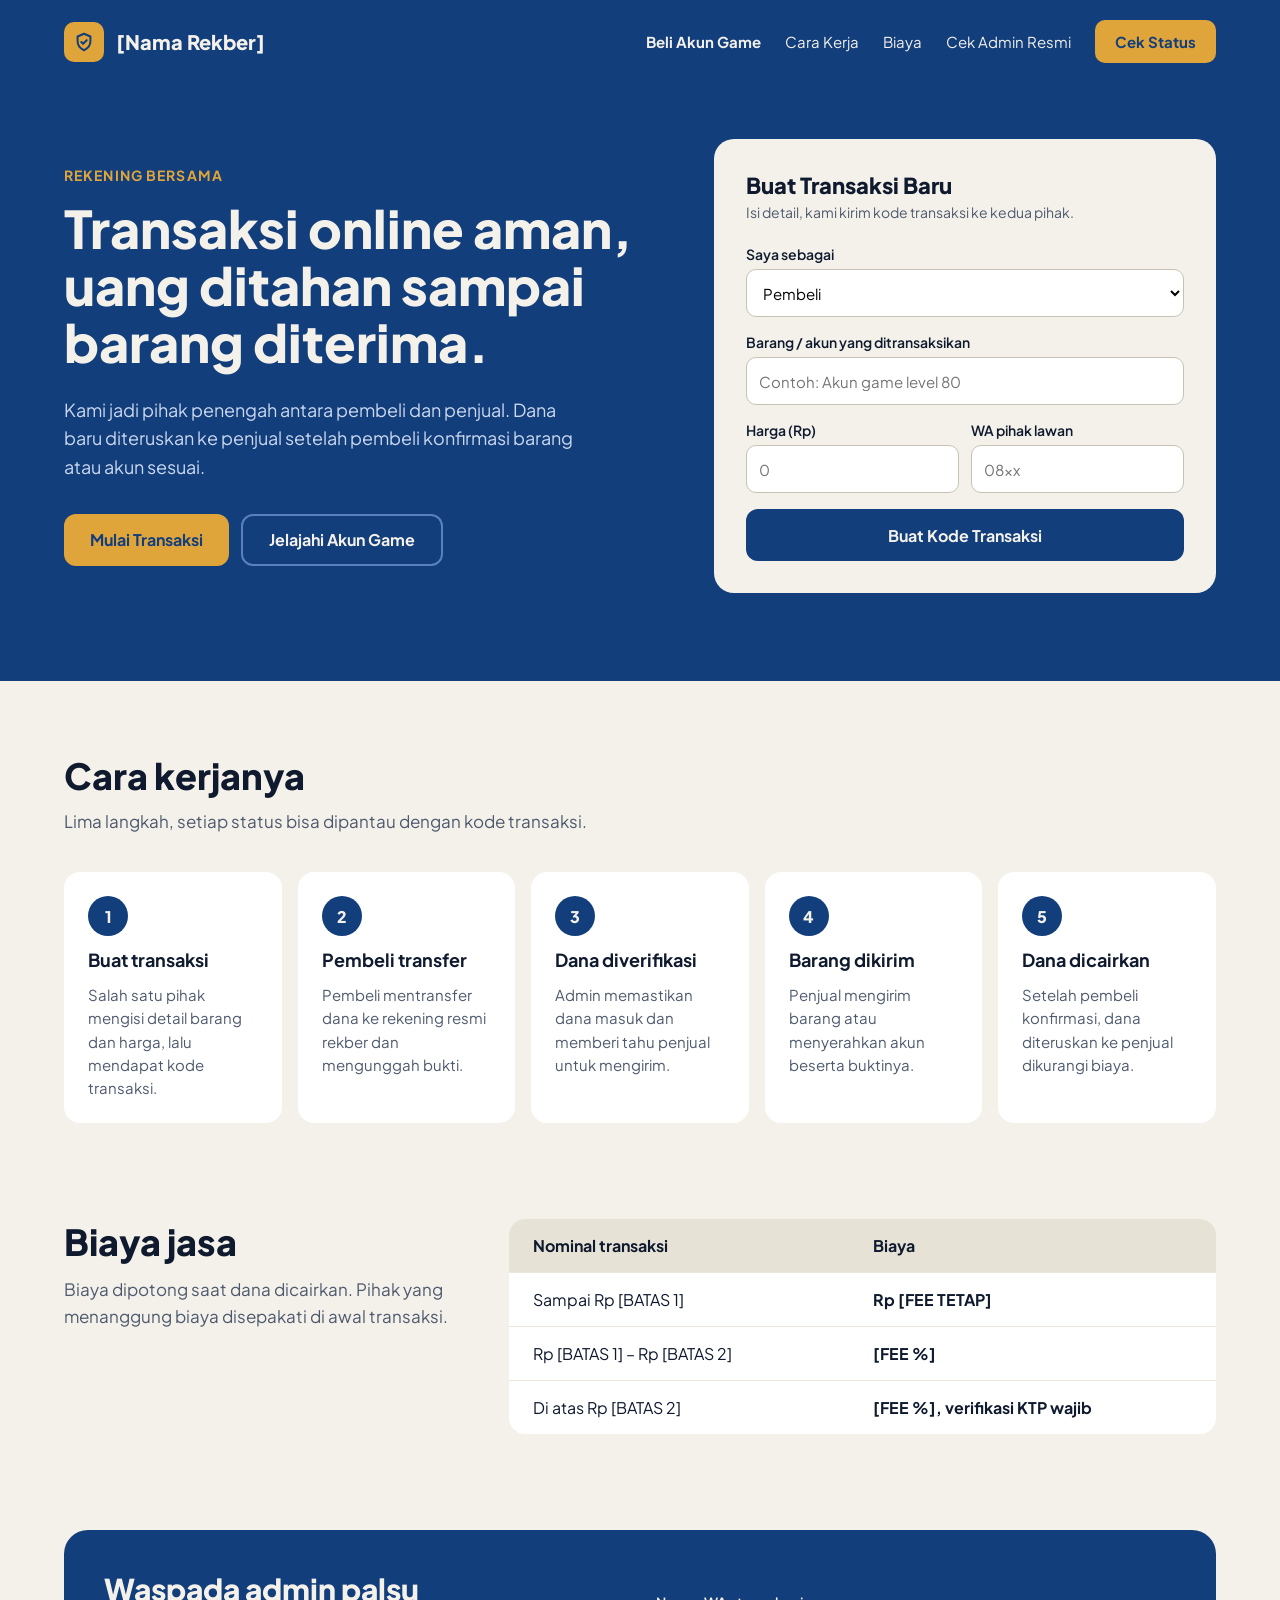
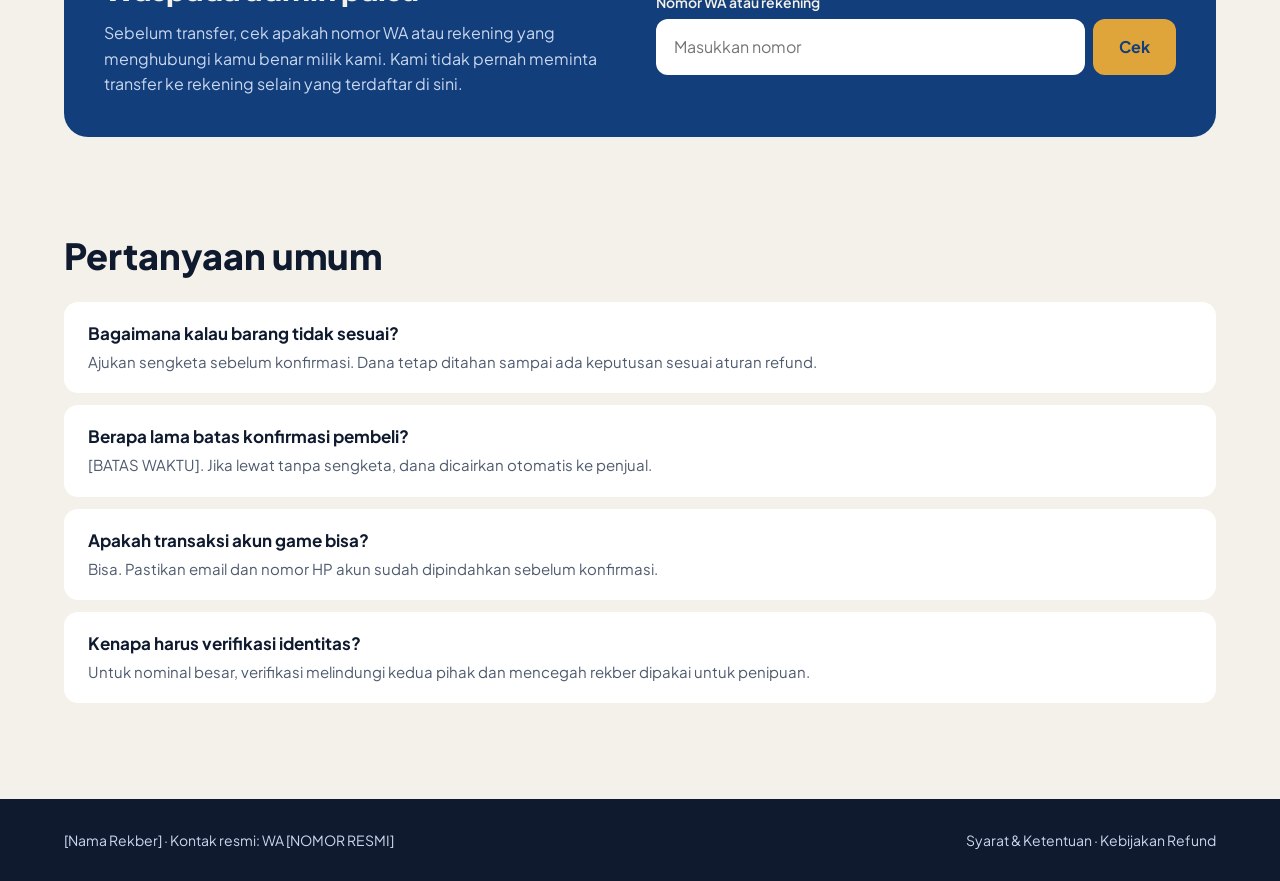
==== index.html @ 7d7b95cb "Rekber" ====
<!doctype html>
<html lang="id">
<head>
<meta charset="utf-8">
<meta name="viewport" content="width=device-width, initial-scale=1">
<title>[Nama Rekber] – Rekening Bersama &amp; Marketplace Akun Game</title>
<meta name="description" content="Jasa rekening bersama (rekber) untuk transaksi online yang aman, plus marketplace akun game yang dilindungi rekber.">
<link rel="preconnect" href="https://fonts.googleapis.com">
<link rel="stylesheet" href="https://fonts.googleapis.com/css2?family=Plus+Jakarta+Sans:wght@400;500;600;700;800&display=swap">
<link rel="stylesheet" href="style.css">
</head>
<body>

<header class="site-header">
  <div class="wrap topbar">
    <a class="brand" href="index.html">
      <span class="brand-mark"><svg aria-hidden="true" width="22" height="22" viewBox="0 0 24 24" fill="none" stroke="#123E7C" stroke-width="2.2" stroke-linecap="round" stroke-linejoin="round"><path d="M12 3l7 3v5c0 5-3.5 8.5-7 10-3.5-1.5-7-5-7-10V6l7-3z"/><path d="M9 12l2 2 4-4"/></svg></span>
      [Nama Rekber]
    </a>
    <nav class="nav" aria-label="Menu utama">
      <a href="marketplace.html" style="font-weight:700">Beli Akun Game</a>
      <a href="#alur">Cara Kerja</a>
      <a href="#biaya">Biaya</a>
      <a href="#verifikasi">Cek Admin Resmi</a>
      <a class="pill" href="cek-status.html">Cek Status</a>
    </nav>
  </div>

  <div class="wrap hero">
    <div class="hero-text">
      <p class="eyebrow">Rekening Bersama</p>
      <h1>Transaksi online aman, uang ditahan sampai barang diterima.</h1>
      <p class="on-primary-muted" style="margin:24px 0 0;font-size:18px;line-height:1.6;max-width:520px">Kami jadi pihak penengah antara pembeli dan penjual. Dana baru diteruskan ke penjual setelah pembeli konfirmasi barang atau akun sesuai.</p>
      <div style="display:flex;flex-wrap:wrap;gap:12px;margin-top:32px">
        <a class="btn btn-accent" href="#mulai">Mulai Transaksi</a>
        <a class="btn btn-ghost" href="marketplace.html">Jelajahi Akun Game</a>
      </div>
    </div>

    <form id="mulai" class="hero-form" onsubmit="event.preventDefault();alert('Mockup: di versi asli, kode transaksi dikirim ke kedua pihak.');">
      <h2 style="font-size:22px;font-weight:800;margin-bottom:4px">Buat Transaksi Baru</h2>
      <p class="muted" style="margin:0 0 24px;font-size:14px">Isi detail, kami kirim kode transaksi ke kedua pihak.</p>
      <div style="display:flex;flex-direction:column;gap:16px">
        <div class="field">
          <label for="peran">Saya sebagai</label>
          <select id="peran" class="input"><option>Pembeli</option><option>Penjual</option></select>
        </div>
        <div class="field">
          <label for="barang">Barang / akun yang ditransaksikan</label>
          <input id="barang" class="input" type="text" placeholder="Contoh: Akun game level 80">
        </div>
        <div style="display:flex;flex-wrap:wrap;gap:12px">
          <div class="field" style="flex:1 1 140px">
            <label for="harga">Harga (Rp)</label>
            <input id="harga" class="input" type="text" inputmode="numeric" placeholder="0">
          </div>
          <div class="field" style="flex:1 1 140px">
            <label for="wa">WA pihak lawan</label>
            <input id="wa" class="input" type="tel" placeholder="08xx">
          </div>
        </div>
        <button class="btn btn-primary" type="submit">Buat Kode Transaksi</button>
      </div>
    </form>
  </div>
</header>

<main>
  <section id="alur" class="wrap section">
    <h2 class="title">Cara kerjanya</h2>
    <p class="muted" style="margin:12px 0 0;font-size:17px">Lima langkah, setiap status bisa dipantau dengan kode transaksi.</p>
    <div class="steps">
      <div class="step"><span class="step-num">1</span><h3 style="font-size:18px">Buat transaksi</h3><p class="muted" style="margin:0;font-size:15px;line-height:1.55">Salah satu pihak mengisi detail barang dan harga, lalu mendapat kode transaksi.</p></div>
      <div class="step"><span class="step-num">2</span><h3 style="font-size:18px">Pembeli transfer</h3><p class="muted" style="margin:0;font-size:15px;line-height:1.55">Pembeli mentransfer dana ke rekening resmi rekber dan mengunggah bukti.</p></div>
      <div class="step"><span class="step-num">3</span><h3 style="font-size:18px">Dana diverifikasi</h3><p class="muted" style="margin:0;font-size:15px;line-height:1.55">Admin memastikan dana masuk dan memberi tahu penjual untuk mengirim.</p></div>
      <div class="step"><span class="step-num">4</span><h3 style="font-size:18px">Barang dikirim</h3><p class="muted" style="margin:0;font-size:15px;line-height:1.55">Penjual mengirim barang atau menyerahkan akun beserta buktinya.</p></div>
      <div class="step"><span class="step-num">5</span><h3 style="font-size:18px">Dana dicairkan</h3><p class="muted" style="margin:0;font-size:15px;line-height:1.55">Setelah pembeli konfirmasi, dana diteruskan ke penjual dikurangi biaya.</p></div>
    </div>
  </section>

  <section id="biaya" class="wrap section">
    <div style="display:flex;flex-wrap:wrap;gap:32px;align-items:flex-start">
      <div style="flex:1 1 320px;min-width:0">
        <h2 class="title">Biaya jasa</h2>
        <p class="muted" style="margin:12px 0 0;font-size:17px;line-height:1.6">Biaya dipotong saat dana dicairkan. Pihak yang menanggung biaya disepakati di awal transaksi.</p>
      </div>
      <div class="table-box" style="flex:2 1 520px;min-width:0">
        <table>
          <thead><tr><th>Nominal transaksi</th><th>Biaya</th></tr></thead>
          <tbody>
            <tr><td>Sampai Rp [BATAS 1]</td><td><strong>Rp [FEE TETAP]</strong></td></tr>
            <tr><td>Rp [BATAS 1] – Rp [BATAS 2]</td><td><strong>[FEE %]</strong></td></tr>
            <tr><td>Di atas Rp [BATAS 2]</td><td><strong>[FEE %], verifikasi KTP wajib</strong></td></tr>
          </tbody>
        </table>
      </div>
    </div>
  </section>

  <section id="verifikasi" class="wrap section">
    <div class="band">
      <div style="flex:1 1 360px;min-width:0">
        <h2 style="font-size:30px;font-weight:800">Waspada admin palsu</h2>
        <p class="on-primary-muted" style="margin:12px 0 0;font-size:16px;line-height:1.6">Sebelum transfer, cek apakah nomor WA atau rekening yang menghubungi kamu benar milik kami. Kami tidak pernah meminta transfer ke rekening selain yang terdaftar di sini.</p>
      </div>
      <form style="flex:1 1 360px;min-width:0;display:flex;flex-direction:column;gap:8px" onsubmit="event.preventDefault();alert('Mockup: di versi asli, nomor dicocokkan dengan daftar admin resmi.');">
        <label for="cekadmin" style="font-size:14px;font-weight:600">Nomor WA atau rekening</label>
        <div style="display:flex;flex-wrap:wrap;gap:8px">
          <input id="cekadmin" class="input input-lg" style="flex:1 1 200px;width:auto" type="text" placeholder="Masukkan nomor">
          <button class="btn btn-accent" type="submit">Cek</button>
        </div>
      </form>
    </div>
  </section>

  <section class="wrap section">
    <h2 class="title" style="margin-bottom:24px">Pertanyaan umum</h2>
    <div style="display:flex;flex-direction:column;gap:12px">
      <div class="faq"><h3 style="font-size:17px;margin-bottom:6px">Bagaimana kalau barang tidak sesuai?</h3><p class="muted" style="margin:0;font-size:15px;line-height:1.55">Ajukan sengketa sebelum konfirmasi. Dana tetap ditahan sampai ada keputusan sesuai aturan refund.</p></div>
      <div class="faq"><h3 style="font-size:17px;margin-bottom:6px">Berapa lama batas konfirmasi pembeli?</h3><p class="muted" style="margin:0;font-size:15px;line-height:1.55">[BATAS WAKTU]. Jika lewat tanpa sengketa, dana dicairkan otomatis ke penjual.</p></div>
      <div class="faq"><h3 style="font-size:17px;margin-bottom:6px">Apakah transaksi akun game bisa?</h3><p class="muted" style="margin:0;font-size:15px;line-height:1.55">Bisa. Pastikan email dan nomor HP akun sudah dipindahkan sebelum konfirmasi.</p></div>
      <div class="faq"><h3 style="font-size:17px;margin-bottom:6px">Kenapa harus verifikasi identitas?</h3><p class="muted" style="margin:0;font-size:15px;line-height:1.55">Untuk nominal besar, verifikasi melindungi kedua pihak dan mencegah rekber dipakai untuk penipuan.</p></div>
    </div>
  </section>
</main>

<footer class="footer">
  <div class="wrap">
    <span>[Nama Rekber] · Kontak resmi: WA [NOMOR RESMI]</span>
    <span>Syarat &amp; Ketentuan · Kebijakan Refund</span>
  </div>
</footer>
</body>
</html>
---- style.css ----
:root{
  --primary:#123E7C;
  --accent:#E0A53A;
  --ground:#F4F1EA;
  --ink:#0F1A2E;
  --muted:#4E5A6E;
  --on-primary-muted:#CAD7EE;
  --line:#C8C2B4;
  --soft:#DCE4F2;
}
*{box-sizing:border-box}
html{scroll-behavior:smooth}
body{margin:0;font-family:'Plus Jakarta Sans',system-ui,sans-serif;color:var(--ink);background:var(--ground)}
a{color:var(--primary)}
a:hover{color:#B7791F}
img{max-width:100%}
.wrap{max-width:1200px;margin:0 auto;padding-left:24px;padding-right:24px}

/* Header */
.site-header{background:var(--primary);color:var(--ground)}
.topbar{display:flex;flex-wrap:wrap;align-items:center;justify-content:space-between;gap:16px;padding-top:20px;padding-bottom:20px}
.brand{display:flex;align-items:center;gap:12px;color:var(--ground);text-decoration:none;font-weight:800;font-size:20px}
.brand:hover{color:var(--ground)}
.brand-mark{width:40px;height:40px;border-radius:10px;background:var(--accent);display:flex;align-items:center;justify-content:center}
.nav{display:flex;flex-wrap:wrap;align-items:center;gap:24px;font-size:15px}
.nav a{color:var(--ground);text-decoration:none}
.nav a.active{color:var(--accent);font-weight:700}
.nav a.pill{color:var(--primary);background:var(--accent);padding:12px 20px;border-radius:10px;font-weight:700}
.on-primary-muted{color:var(--on-primary-muted)}

/* Buttons & inputs */
.btn{display:inline-flex;align-items:center;justify-content:center;min-height:52px;padding:0 26px;border-radius:12px;font-family:inherit;font-size:16px;font-weight:700;text-decoration:none;cursor:pointer;border:none}
.btn-accent{background:var(--accent);color:var(--primary)}
.btn-accent:hover{color:var(--primary);filter:brightness(1.05)}
.btn-primary{background:var(--primary);color:var(--ground)}
.btn-primary:hover{color:var(--ground)}
.btn-ghost{border:2px solid #5B80BE;color:var(--ground);background:transparent}
.btn-ghost:hover{color:var(--ground)}
.btn-outline{border:2px solid var(--primary);color:var(--primary);background:#fff}
.btn-danger{border:2px solid #B4432F;color:#8E2F1E;background:#fff}
.field{display:flex;flex-direction:column;gap:6px}
.field label{font-size:14px;font-weight:600}
.input{height:48px;border:1.5px solid var(--line);border-radius:10px;padding:0 12px;font-family:inherit;font-size:15px;background:#fff;width:100%}
.input-lg{height:56px;border:none;border-radius:12px;padding:0 18px;font-size:16px}
.sr-only{position:absolute;width:1px;height:1px;overflow:hidden;clip:rect(0 0 0 0);white-space:nowrap}

/* Cards */
.card{background:#fff;border-radius:20px;padding:28px}
.muted{color:var(--muted)}
h1,h2,h3{margin:0}
.section{padding-top:72px;padding-bottom:24px}
.section h2.title{font-size:36px;font-weight:800}

/* Landing */
.hero{display:flex;flex-wrap:wrap;gap:48px;align-items:center;padding-top:56px;padding-bottom:88px}
.hero-text{flex:1 1 480px;min-width:0}
.eyebrow{margin:0 0 16px;font-size:14px;font-weight:700;letter-spacing:.08em;text-transform:uppercase;color:var(--accent)}
.hero h1{font-size:52px;line-height:1.1;font-weight:800}
.hero-form{flex:1 1 380px;min-width:0;background:var(--ground);color:var(--ink);border-radius:20px;padding:32px}
.steps{display:grid;grid-template-columns:repeat(auto-fit,minmax(200px,1fr));gap:16px;margin-top:40px}
.step{background:#fff;border-radius:16px;padding:24px;display:flex;flex-direction:column;gap:12px}
.step-num{width:40px;height:40px;border-radius:50%;background:var(--primary);color:var(--ground);display:flex;align-items:center;justify-content:center;font-weight:800}
.table-box{background:#fff;border-radius:16px;overflow-x:auto}
table{width:100%;border-collapse:collapse;font-size:16px}
th{background:#E7E2D6;text-align:left;padding:16px 24px}
td{padding:16px 24px;border-top:1px solid #ECE7DC}
.band{background:var(--primary);color:var(--ground);border-radius:24px;padding:40px;display:flex;flex-wrap:wrap;gap:32px;align-items:center}
.faq{background:#fff;border-radius:14px;padding:20px 24px}
.footer{background:var(--ink);color:var(--on-primary-muted);margin-top:72px}
.footer .wrap{display:flex;flex-wrap:wrap;justify-content:space-between;gap:16px;padding-top:32px;padding-bottom:32px;font-size:14px}

/* Two-column layouts */
.cols{display:flex;flex-wrap:wrap;gap:24px;align-items:flex-start;padding-top:40px;padding-bottom:96px}
.col-main{flex:999 1 560px;min-width:0;display:flex;flex-direction:column;gap:20px}
.col-side{flex:1 1 330px;min-width:0;display:flex;flex-direction:column;gap:16px}

/* Status */
.badge{display:inline-block;padding:8px 16px;border-radius:999px;font-size:14px;font-weight:700}
.badge-wait{background:#FCEFD6;color:#7A4B00}
.summary{display:grid;grid-template-columns:repeat(auto-fit,minmax(160px,1fr));gap:16px;margin:28px 0;padding:20px;background:var(--ground);border-radius:14px}
.summary p{margin:0}
.summary .k{font-size:13px;color:var(--muted)}
.summary .v{margin-top:4px;font-size:16px;font-weight:700}
.timeline{list-style:none;margin:0;padding:0}
.tl{display:flex;gap:16px}
.tl-rail{display:flex;flex-direction:column;align-items:center}
.tl-dot{width:28px;height:28px;border-radius:50%;border:3px solid var(--line);background:#fff;display:flex;align-items:center;justify-content:center;flex-shrink:0}
.tl-line{width:3px;flex:1;min-height:28px;background:#DDD7CA}
.tl.done .tl-dot{background:var(--primary);border-color:var(--primary)}
.tl.done .tl-line{background:var(--primary)}
.tl.active .tl-dot{background:var(--accent);border-color:var(--accent)}
.tl-body{padding-bottom:24px}
.tl-body .t{margin:2px 0 0;font-size:16px;font-weight:500;color:#7A8582}
.tl.done .t,.tl.active .t{font-weight:700;color:var(--ink)}
.tl-body .d{margin:4px 0 0;font-size:14px;color:var(--muted)}
.upload{display:flex;flex-direction:column;align-items:center;gap:8px;border:2px dashed var(--line);border-radius:14px;padding:24px;font-weight:600;cursor:pointer;text-align:center}
.warn{background:#FCEFD6;border-radius:20px;padding:24px;font-size:14px;line-height:1.55;color:#5C3A00}

/* Marketplace */
.chips{display:flex;flex-wrap:wrap;gap:10px;margin-bottom:20px}
.chip{min-height:44px;padding:0 18px;border-radius:999px;font-family:inherit;font-size:14px;font-weight:700;cursor:pointer;border:1.5px solid var(--line);background:#fff;color:var(--ink)}
.chip[aria-pressed="true"]{border-color:var(--primary);background:var(--primary);color:#fff}
.grid{display:grid;grid-template-columns:repeat(auto-fill,minmax(260px,1fr));gap:20px}
.item{background:#fff;border-radius:16px;overflow:hidden;text-decoration:none;color:var(--ink);display:flex;flex-direction:column}
.item:hover{color:var(--ink);box-shadow:0 6px 20px rgba(18,62,124,.12)}
.item-img{height:150px;background:var(--soft);display:flex;flex-direction:column;align-items:center;justify-content:center;gap:6px;color:var(--primary);position:relative;font-size:13px;font-weight:600}
.tag{position:absolute;top:12px;left:12px;background:var(--primary);color:#fff;font-size:12px;font-weight:700;padding:5px 10px;border-radius:999px}
.tag-ok{left:auto;right:12px;background:#fff;color:#1B5E3B}
.item-body{padding:18px;display:flex;flex-direction:column;gap:8px;flex:1}
.item-body h2{font-size:17px;font-weight:700;line-height:1.35}
.item-body p{margin:0;font-size:14px;color:var(--muted)}
.item-foot{display:flex;justify-content:space-between;align-items:flex-end;margin-top:auto;padding-top:10px}
.price{font-size:20px;font-weight:800;color:var(--primary)}

/* Detail */
.gallery-main{height:340px;background:var(--soft);border-radius:14px;display:flex;flex-direction:column;align-items:center;justify-content:center;gap:8px;color:var(--primary);font-weight:600}
.thumbs{display:grid;grid-template-columns:repeat(4,minmax(0,1fr));gap:10px;margin-top:10px}
.thumbs div{height:72px;background:#E7ECF5;border-radius:10px}
.thumbs div:first-child{background:var(--soft);border:2px solid var(--primary)}
.specs{display:grid;grid-template-columns:repeat(auto-fit,minmax(180px,1fr));gap:16px}
.spec{background:var(--ground);border-radius:12px;padding:14px 16px}
.spec p{margin:0}
.checks{list-style:none;margin:0;padding:0;display:flex;flex-direction:column;gap:12px}
.checks li{display:flex;gap:12px;align-items:flex-start;line-height:1.5}

@media (max-width:640px){
  .hero h1{font-size:36px}
  .section h2.title{font-size:28px}
  .band{padding:28px}
  .card{padding:22px}
}
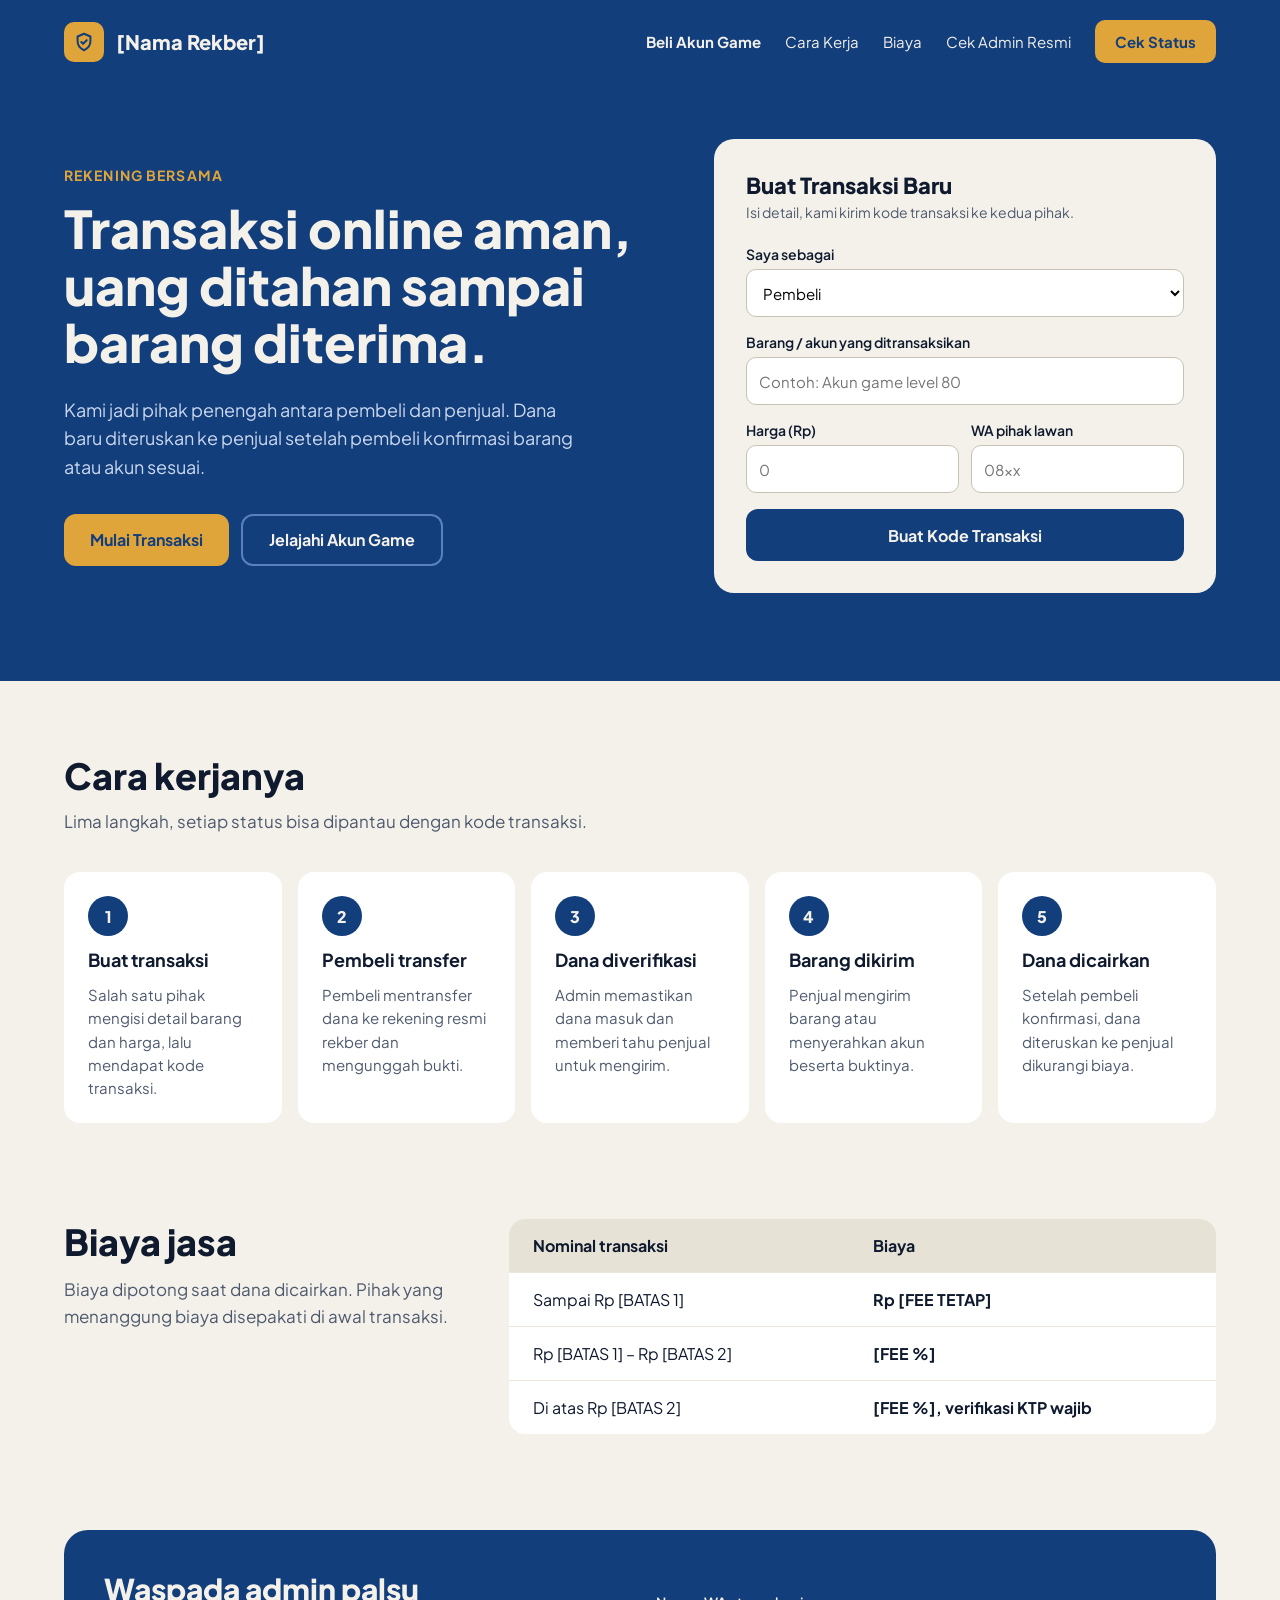
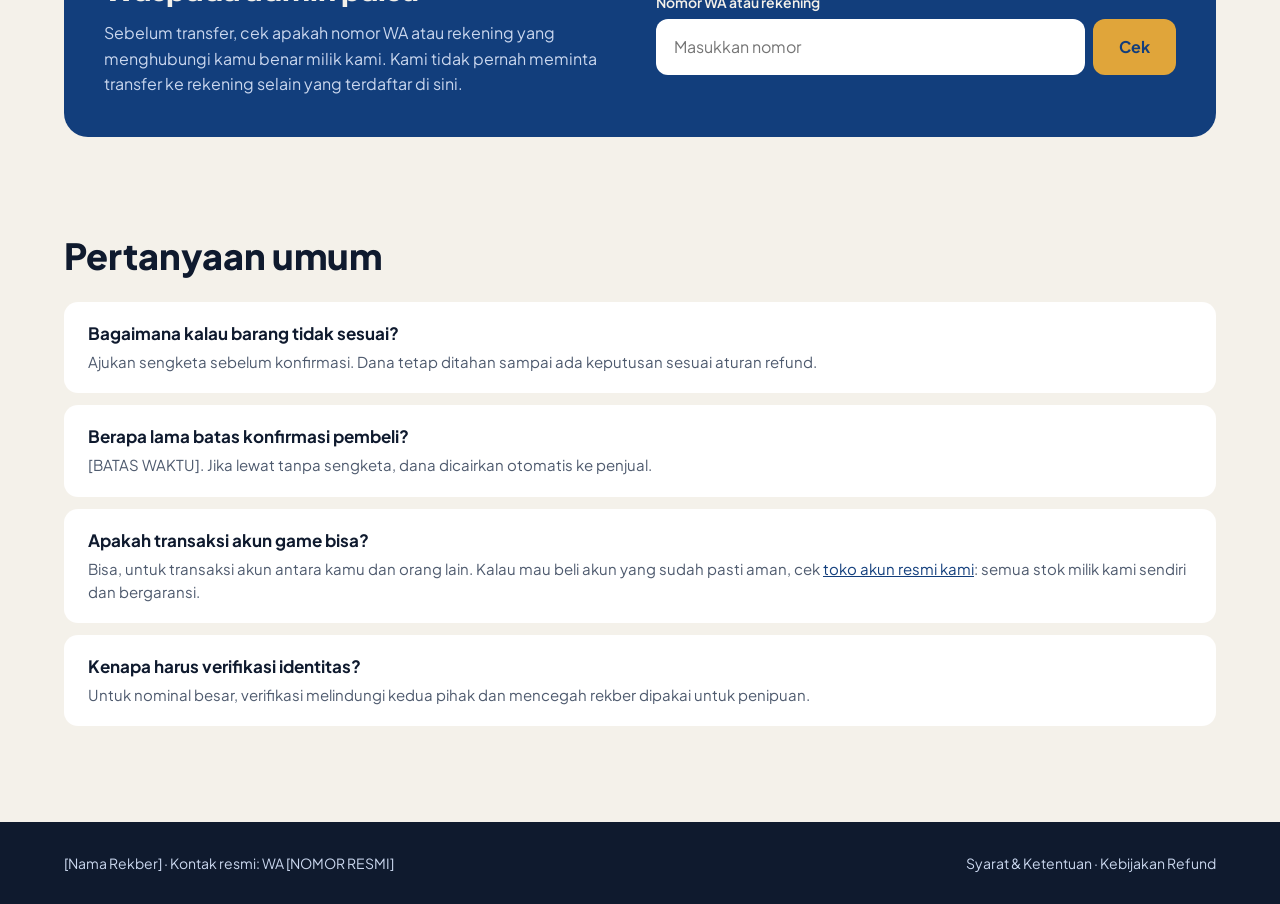
==== commit 346372ff: "V2" ====
--- a/index.html
+++ b/index.html
@@ -118,7 +118,7 @@
     <div style="display:flex;flex-direction:column;gap:12px">
       <div class="faq"><h3 style="font-size:17px;margin-bottom:6px">Bagaimana kalau barang tidak sesuai?</h3><p class="muted" style="margin:0;font-size:15px;line-height:1.55">Ajukan sengketa sebelum konfirmasi. Dana tetap ditahan sampai ada keputusan sesuai aturan refund.</p></div>
       <div class="faq"><h3 style="font-size:17px;margin-bottom:6px">Berapa lama batas konfirmasi pembeli?</h3><p class="muted" style="margin:0;font-size:15px;line-height:1.55">[BATAS WAKTU]. Jika lewat tanpa sengketa, dana dicairkan otomatis ke penjual.</p></div>
-      <div class="faq"><h3 style="font-size:17px;margin-bottom:6px">Apakah transaksi akun game bisa?</h3><p class="muted" style="margin:0;font-size:15px;line-height:1.55">Bisa. Pastikan email dan nomor HP akun sudah dipindahkan sebelum konfirmasi.</p></div>
+      <div class="faq"><h3 style="font-size:17px;margin-bottom:6px">Apakah transaksi akun game bisa?</h3><p class="muted" style="margin:0;font-size:15px;line-height:1.55">Bisa, untuk transaksi akun antara kamu dan orang lain. Kalau mau beli akun yang sudah pasti aman, cek <a href="marketplace.html">toko akun resmi kami</a>: semua stok milik kami sendiri dan bergaransi.</p></div>
       <div class="faq"><h3 style="font-size:17px;margin-bottom:6px">Kenapa harus verifikasi identitas?</h3><p class="muted" style="margin:0;font-size:15px;line-height:1.55">Untuk nominal besar, verifikasi melindungi kedua pihak dan mencegah rekber dipakai untuk penipuan.</p></div>
     </div>
   </section>
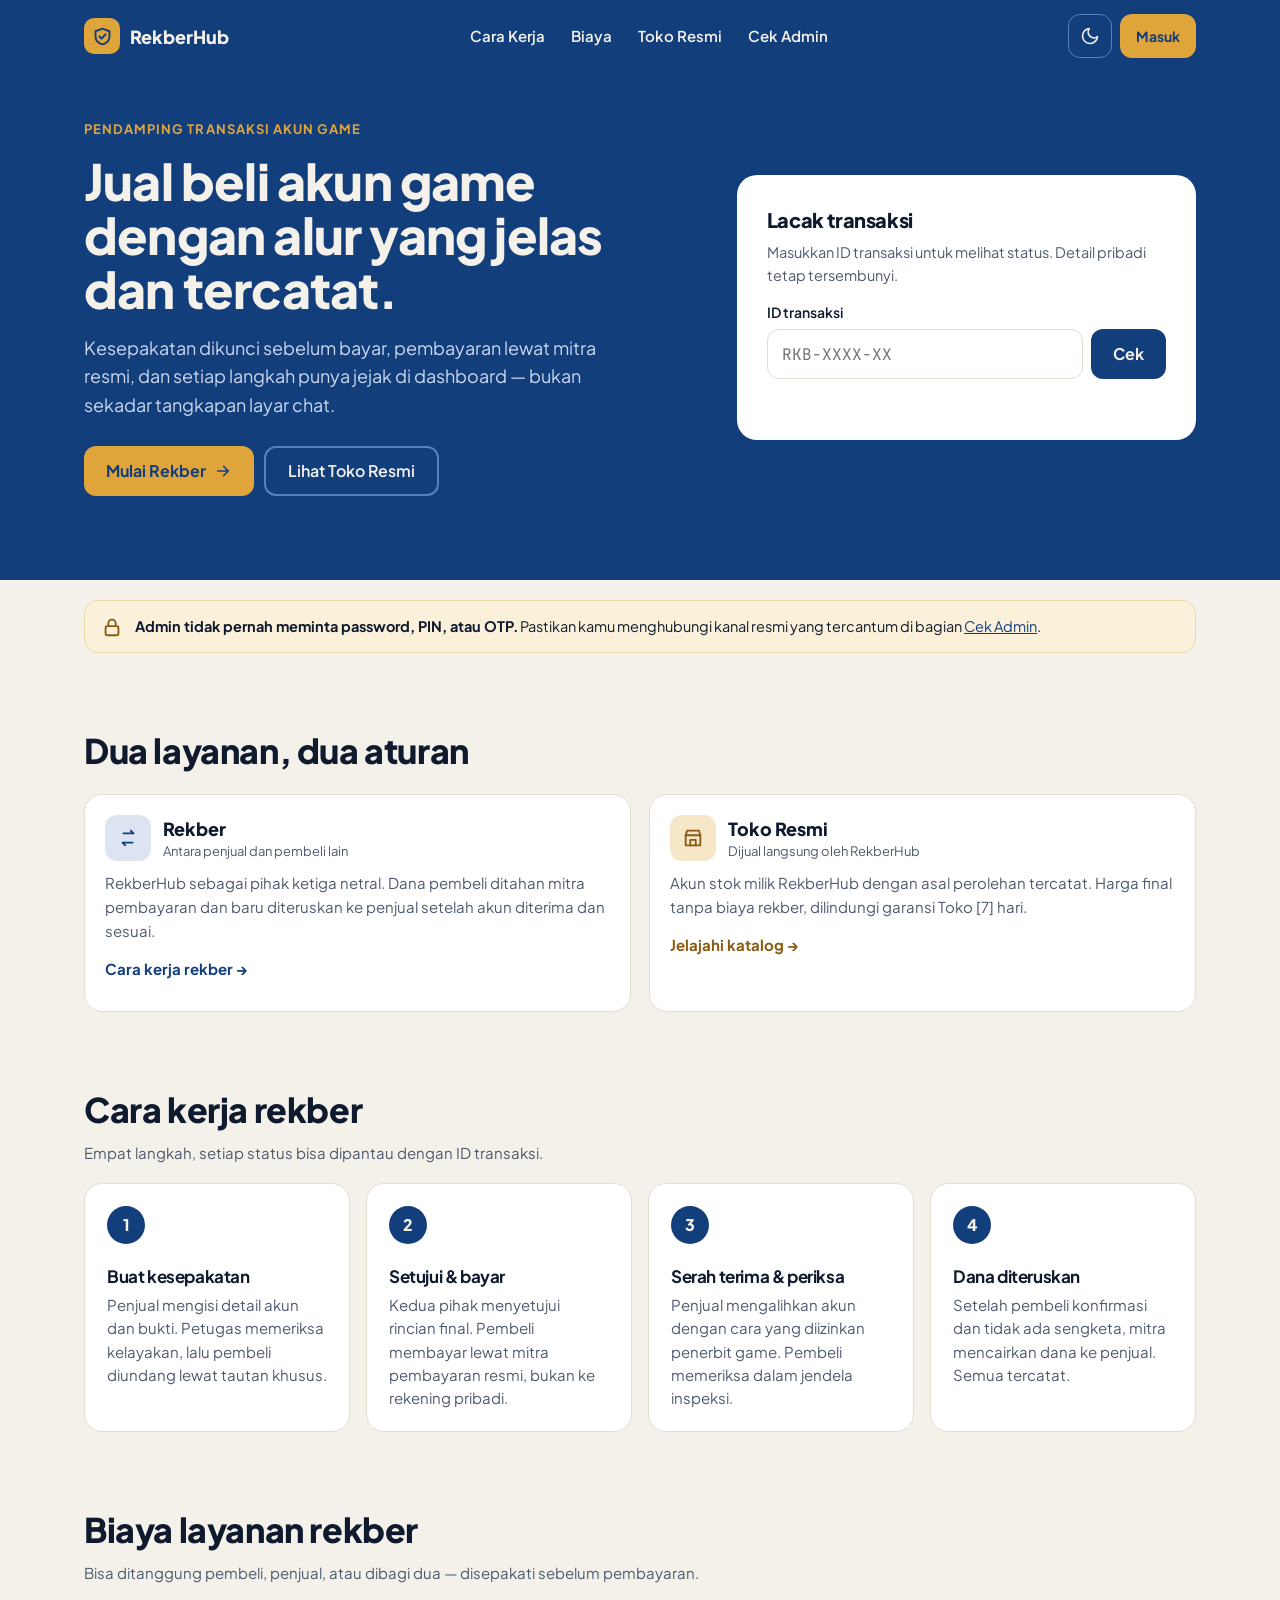
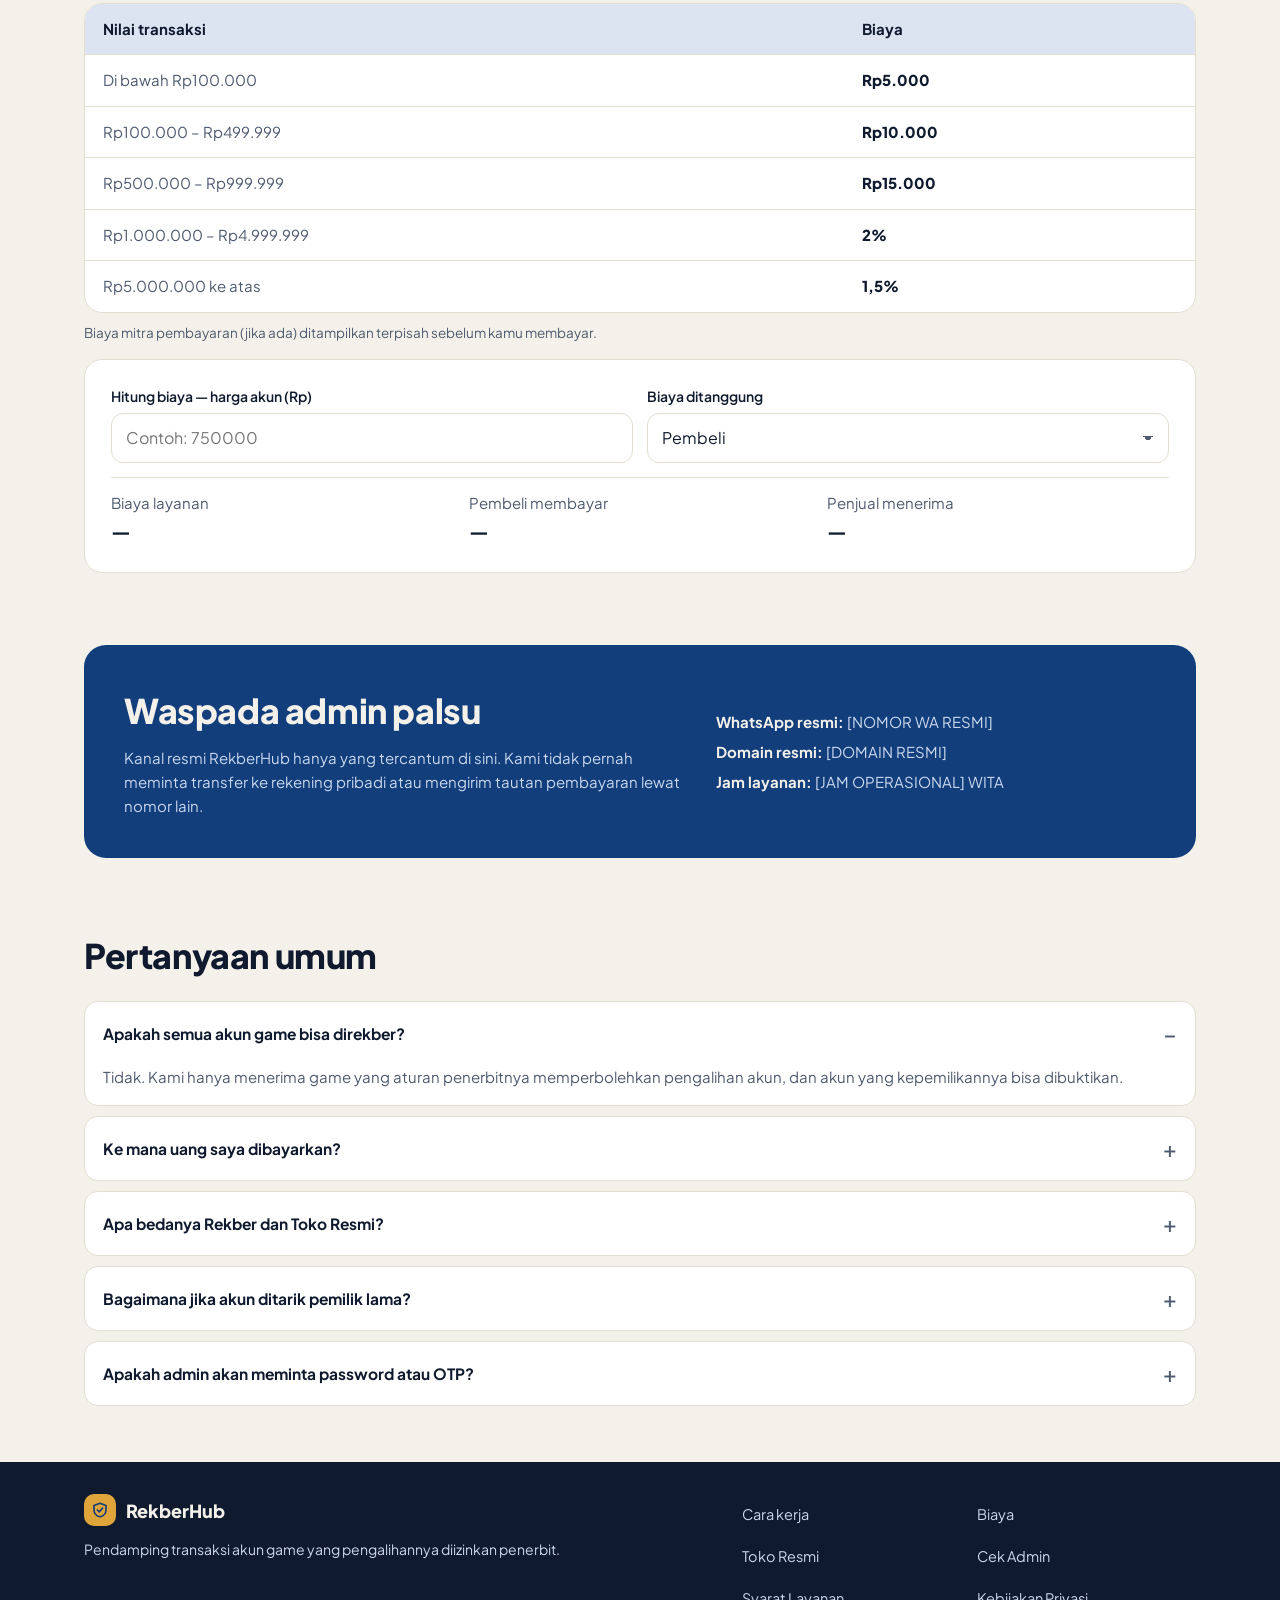
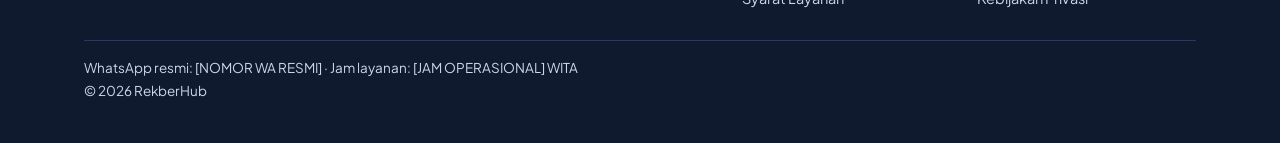
==== commit e09575a7: "rekber" ====
--- a/index.html
+++ b/index.html
@@ -3,132 +3,199 @@
 <head>
 <meta charset="utf-8">
 <meta name="viewport" content="width=device-width, initial-scale=1">
-<title>[Nama Rekber] – Rekening Bersama &amp; Marketplace Akun Game</title>
-<meta name="description" content="Jasa rekening bersama (rekber) untuk transaksi online yang aman, plus marketplace akun game yang dilindungi rekber.">
+<title>RekberHub — Pendamping Transaksi Akun Game</title>
+<meta name="description" content="RekberHub: kesepakatan dikunci sebelum bayar, pembayaran lewat mitra resmi, dan setiap langkah tercatat. Tersedia juga Toko Resmi dengan garansi.">
+<meta name="theme-color" content="#123E7C">
+<link rel="icon" href="/favicon.svg" type="image/svg+xml">
 <link rel="preconnect" href="https://fonts.googleapis.com">
-<link rel="stylesheet" href="https://fonts.googleapis.com/css2?family=Plus+Jakarta+Sans:wght@400;500;600;700;800&display=swap">
-<link rel="stylesheet" href="style.css">
+<link rel="preconnect" href="https://fonts.gstatic.com" crossorigin>
+<link href="https://fonts.googleapis.com/css2?family=Plus+Jakarta+Sans:wght@400;500;600;700;800&family=JetBrains+Mono:wght@500&display=swap" rel="stylesheet">
+<script>try{var t=localStorage.getItem('rh-theme');if(t)document.documentElement.setAttribute('data-theme',t);}catch(e){}</script>
+<link rel="stylesheet" href="/assets/style.css">
 </head>
 <body>
 
-<header class="site-header">
-  <div class="wrap topbar">
-    <a class="brand" href="index.html">
-      <span class="brand-mark"><svg aria-hidden="true" width="22" height="22" viewBox="0 0 24 24" fill="none" stroke="#123E7C" stroke-width="2.2" stroke-linecap="round" stroke-linejoin="round"><path d="M12 3l7 3v5c0 5-3.5 8.5-7 10-3.5-1.5-7-5-7-10V6l7-3z"/><path d="M9 12l2 2 4-4"/></svg></span>
-      [Nama Rekber]
+<div class="band">
+  <header class="wrap topbar">
+    <a class="brand" href="/">
+      <span class="brand-mark"><svg width="21" height="21" viewBox="0 0 24 24" fill="none" stroke="currentColor" stroke-width="2.2" stroke-linecap="round" stroke-linejoin="round" aria-hidden="true"><path d="M12 3l8 3v6c0 4.5-3.4 8.3-8 9-4.6-.7-8-4.5-8-9V6z"/><path d="M8.5 12l2.5 2.5 4.5-5"/></svg></span>
+      RekberHub
     </a>
     <nav class="nav" aria-label="Menu utama">
-      <a href="marketplace.html" style="font-weight:700">Beli Akun Game</a>
-      <a href="#alur">Cara Kerja</a>
-      <a href="#biaya">Biaya</a>
-      <a href="#verifikasi">Cek Admin Resmi</a>
-      <a class="pill" href="cek-status.html">Cek Status</a>
+      <a href="/#cara-kerja">Cara Kerja</a>
+      <a href="/#biaya">Biaya</a>
+      <a href="/toko">Toko Resmi</a>
+      <a href="/#cek-admin">Cek Admin</a>
     </nav>
-  </div>
+    <div class="top-actions">
+      <button class="icon-btn" type="button" data-theme-toggle aria-label="Ganti mode terang/gelap">
+        <svg class="i-moon" width="20" height="20" viewBox="0 0 24 24" fill="none" stroke="currentColor" stroke-width="2" stroke-linecap="round" stroke-linejoin="round" aria-hidden="true"><path d="M21 12.8A9 9 0 1 1 11.2 3a7 7 0 0 0 9.8 9.8z"/></svg>
+        <svg class="i-sun" width="20" height="20" viewBox="0 0 24 24" fill="none" stroke="currentColor" stroke-width="2" stroke-linecap="round" aria-hidden="true"><circle cx="12" cy="12" r="4"/><path d="M12 2v2M12 20v2M4.9 4.9l1.4 1.4M17.7 17.7l1.4 1.4M2 12h2M20 12h2M4.9 19.1l1.4-1.4M17.7 6.3l1.4-1.4"/></svg>
+      </button>
+      <a class="btn btn-gold btn-sm" href="[LINK_LOGIN]">Masuk</a>
+    </div>
+  </header>
 
   <div class="wrap hero">
-    <div class="hero-text">
-      <p class="eyebrow">Rekening Bersama</p>
-      <h1>Transaksi online aman, uang ditahan sampai barang diterima.</h1>
-      <p class="on-primary-muted" style="margin:24px 0 0;font-size:18px;line-height:1.6;max-width:520px">Kami jadi pihak penengah antara pembeli dan penjual. Dana baru diteruskan ke penjual setelah pembeli konfirmasi barang atau akun sesuai.</p>
-      <div style="display:flex;flex-wrap:wrap;gap:12px;margin-top:32px">
-        <a class="btn btn-accent" href="#mulai">Mulai Transaksi</a>
-        <a class="btn btn-ghost" href="marketplace.html">Jelajahi Akun Game</a>
-      </div>
-    </div>
-
-    <form id="mulai" class="hero-form" onsubmit="event.preventDefault();alert('Mockup: di versi asli, kode transaksi dikirim ke kedua pihak.');">
-      <h2 style="font-size:22px;font-weight:800;margin-bottom:4px">Buat Transaksi Baru</h2>
-      <p class="muted" style="margin:0 0 24px;font-size:14px">Isi detail, kami kirim kode transaksi ke kedua pihak.</p>
-      <div style="display:flex;flex-direction:column;gap:16px">
+    <div>
+      <p class="eyebrow">Pendamping transaksi akun game</p>
+      <h1>Jual beli akun game dengan alur yang jelas dan tercatat.</h1>
+      <p class="lead">Kesepakatan dikunci sebelum bayar, pembayaran lewat mitra resmi, dan setiap langkah punya jejak di dashboard — bukan sekadar tangkapan layar chat.</p>
+      <div class="hero-cta">
+        <a class="btn btn-gold" href="[LINK_WHATSAPP_RESMI]">Mulai Rekber
+          <svg width="18" height="18" viewBox="0 0 24 24" fill="none" stroke="currentColor" stroke-width="2.2" stroke-linecap="round" stroke-linejoin="round" aria-hidden="true"><path d="M5 12h14M13 6l6 6-6 6"/></svg>
+        </a>
+        <a class="btn btn-outline" href="/toko">Lihat Toko Resmi</a>
+      </div>
+    </div>
+    <div class="hero-card" id="lacak">
+      <h2>Lacak transaksi</h2>
+      <p>Masukkan ID transaksi untuk melihat status. Detail pribadi tetap tersembunyi.</p>
+      <form data-lacak novalidate>
         <div class="field">
-          <label for="peran">Saya sebagai</label>
-          <select id="peran" class="input"><option>Pembeli</option><option>Penjual</option></select>
-        </div>
-        <div class="field">
-          <label for="barang">Barang / akun yang ditransaksikan</label>
-          <input id="barang" class="input" type="text" placeholder="Contoh: Akun game level 80">
-        </div>
-        <div style="display:flex;flex-wrap:wrap;gap:12px">
-          <div class="field" style="flex:1 1 140px">
-            <label for="harga">Harga (Rp)</label>
-            <input id="harga" class="input" type="text" inputmode="numeric" placeholder="0">
-          </div>
-          <div class="field" style="flex:1 1 140px">
-            <label for="wa">WA pihak lawan</label>
-            <input id="wa" class="input" type="tel" placeholder="08xx">
+          <label for="lacak-id">ID transaksi</label>
+          <div class="input-row">
+            <input class="input mono" id="lacak-id" name="id" type="text" placeholder="RKB-XXXX-XX" autocomplete="off" spellcheck="false">
+            <button class="btn btn-primary" type="submit">Cek</button>
           </div>
         </div>
-        <button class="btn btn-primary" type="submit">Buat Kode Transaksi</button>
+        <p class="form-msg" role="status" aria-live="polite"></p>
+      </form>
+    </div>
+  </div>
+</div>
+
+<div class="wrap" style="margin-top: 20px">
+  <div class="notice">
+    <svg width="22" height="22" viewBox="0 0 24 24" fill="none" stroke="currentColor" stroke-width="2" stroke-linecap="round" stroke-linejoin="round" aria-hidden="true"><rect x="5" y="11" width="14" height="10" rx="2"/><path d="M8 11V8a4 4 0 0 1 8 0v3"/></svg>
+    <p><b>Admin tidak pernah meminta password, PIN, atau OTP.</b> Pastikan kamu menghubungi kanal resmi yang tercantum di bagian <a href="#cek-admin">Cek Admin</a>.</p>
+  </div>
+</div>
+
+<section class="block">
+  <div class="wrap">
+    <h2>Dua layanan, dua aturan</h2>
+    <div class="services">
+      <article class="card">
+        <div class="svc-head">
+          <span class="svc-icon blue"><svg width="22" height="22" viewBox="0 0 24 24" fill="none" stroke="currentColor" stroke-width="2" stroke-linecap="round" stroke-linejoin="round" aria-hidden="true"><path d="M7 7h11l-3-3M17 17H6l3 3"/></svg></span>
+          <div><strong>Rekber</strong><span>Antara penjual dan pembeli lain</span></div>
+        </div>
+        <p>RekberHub sebagai pihak ketiga netral. Dana pembeli ditahan mitra pembayaran dan baru diteruskan ke penjual setelah akun diterima dan sesuai.</p>
+        <a class="link-more" href="#cara-kerja">Cara kerja rekber →</a>
+      </article>
+      <article class="card">
+        <div class="svc-head">
+          <span class="svc-icon gold"><svg width="22" height="22" viewBox="0 0 24 24" fill="none" stroke="currentColor" stroke-width="2" stroke-linecap="round" stroke-linejoin="round" aria-hidden="true"><path d="M4 9l1.5-5h13L20 9"/><path d="M4 9h16v11H4z"/><path d="M9 20v-6h6v6"/></svg></span>
+          <div><strong>Toko Resmi</strong><span>Dijual langsung oleh RekberHub</span></div>
+        </div>
+        <p>Akun stok milik RekberHub dengan asal perolehan tercatat. Harga final tanpa biaya rekber, dilindungi garansi Toko [7] hari.</p>
+        <a class="link-more gold" href="/toko">Jelajahi katalog →</a>
+      </article>
+    </div>
+  </div>
+</section>
+
+<section class="block" id="cara-kerja">
+  <div class="wrap">
+    <h2>Cara kerja rekber</h2>
+    <p class="sec-sub">Empat langkah, setiap status bisa dipantau dengan ID transaksi.</p>
+    <div class="steps">
+      <div class="step"><span class="step-n">1</span><div><h3>Buat kesepakatan</h3><p>Penjual mengisi detail akun dan bukti. Petugas memeriksa kelayakan, lalu pembeli diundang lewat tautan khusus.</p></div></div>
+      <div class="step"><span class="step-n">2</span><div><h3>Setujui &amp; bayar</h3><p>Kedua pihak menyetujui rincian final. Pembeli membayar lewat mitra pembayaran resmi, bukan ke rekening pribadi.</p></div></div>
+      <div class="step"><span class="step-n">3</span><div><h3>Serah terima &amp; periksa</h3><p>Penjual mengalihkan akun dengan cara yang diizinkan penerbit game. Pembeli memeriksa dalam jendela inspeksi.</p></div></div>
+      <div class="step"><span class="step-n">4</span><div><h3>Dana diteruskan</h3><p>Setelah pembeli konfirmasi dan tidak ada sengketa, mitra mencairkan dana ke penjual. Semua tercatat.</p></div></div>
+    </div>
+  </div>
+</section>
+
+<section class="block" id="biaya">
+  <div class="wrap">
+    <h2>Biaya layanan rekber</h2>
+    <p class="sec-sub">Bisa ditanggung pembeli, penjual, atau dibagi dua — disepakati sebelum pembayaran.</p>
+    <div style="overflow-x: auto">
+      <table class="fee-table">
+        <thead><tr><th scope="col">Nilai transaksi</th><th scope="col">Biaya</th></tr></thead>
+        <tbody>
+          <tr><td>Di bawah Rp100.000</td><td>Rp5.000</td></tr>
+          <tr><td>Rp100.000 – Rp499.999</td><td>Rp10.000</td></tr>
+          <tr><td>Rp500.000 – Rp999.999</td><td>Rp15.000</td></tr>
+          <tr><td>Rp1.000.000 – Rp4.999.999</td><td>2%</td></tr>
+          <tr><td>Rp5.000.000 ke atas</td><td>1,5%</td></tr>
+        </tbody>
+      </table>
+    </div>
+    <p class="fee-note">Biaya mitra pembayaran (jika ada) ditampilkan terpisah sebelum kamu membayar.</p>
+
+    <form class="card calc" data-calc>
+      <div class="field">
+        <label for="calc-harga">Hitung biaya — harga akun (Rp)</label>
+        <input class="input" id="calc-harga" type="text" inputmode="numeric" placeholder="Contoh: 750000">
+      </div>
+      <div class="field">
+        <label for="calc-oleh">Biaya ditanggung</label>
+        <select class="input" id="calc-oleh">
+          <option value="pembeli">Pembeli</option>
+          <option value="penjual">Penjual</option>
+          <option value="bagi">Dibagi dua</option>
+        </select>
+      </div>
+      <div class="calc-out" aria-live="polite" style="grid-column: 1 / -1">
+        <div><span>Biaya layanan</span><strong data-out="fee">—</strong></div>
+        <div><span>Pembeli membayar</span><strong data-out="bayar">—</strong></div>
+        <div><span>Penjual menerima</span><strong data-out="terima">—</strong></div>
       </div>
     </form>
   </div>
-</header>
-
-<main>
-  <section id="alur" class="wrap section">
-    <h2 class="title">Cara kerjanya</h2>
-    <p class="muted" style="margin:12px 0 0;font-size:17px">Lima langkah, setiap status bisa dipantau dengan kode transaksi.</p>
-    <div class="steps">
-      <div class="step"><span class="step-num">1</span><h3 style="font-size:18px">Buat transaksi</h3><p class="muted" style="margin:0;font-size:15px;line-height:1.55">Salah satu pihak mengisi detail barang dan harga, lalu mendapat kode transaksi.</p></div>
-      <div class="step"><span class="step-num">2</span><h3 style="font-size:18px">Pembeli transfer</h3><p class="muted" style="margin:0;font-size:15px;line-height:1.55">Pembeli mentransfer dana ke rekening resmi rekber dan mengunggah bukti.</p></div>
-      <div class="step"><span class="step-num">3</span><h3 style="font-size:18px">Dana diverifikasi</h3><p class="muted" style="margin:0;font-size:15px;line-height:1.55">Admin memastikan dana masuk dan memberi tahu penjual untuk mengirim.</p></div>
-      <div class="step"><span class="step-num">4</span><h3 style="font-size:18px">Barang dikirim</h3><p class="muted" style="margin:0;font-size:15px;line-height:1.55">Penjual mengirim barang atau menyerahkan akun beserta buktinya.</p></div>
-      <div class="step"><span class="step-num">5</span><h3 style="font-size:18px">Dana dicairkan</h3><p class="muted" style="margin:0;font-size:15px;line-height:1.55">Setelah pembeli konfirmasi, dana diteruskan ke penjual dikurangi biaya.</p></div>
-    </div>
-  </section>
-
-  <section id="biaya" class="wrap section">
-    <div style="display:flex;flex-wrap:wrap;gap:32px;align-items:flex-start">
-      <div style="flex:1 1 320px;min-width:0">
-        <h2 class="title">Biaya jasa</h2>
-        <p class="muted" style="margin:12px 0 0;font-size:17px;line-height:1.6">Biaya dipotong saat dana dicairkan. Pihak yang menanggung biaya disepakati di awal transaksi.</p>
-      </div>
-      <div class="table-box" style="flex:2 1 520px;min-width:0">
-        <table>
-          <thead><tr><th>Nominal transaksi</th><th>Biaya</th></tr></thead>
-          <tbody>
-            <tr><td>Sampai Rp [BATAS 1]</td><td><strong>Rp [FEE TETAP]</strong></td></tr>
-            <tr><td>Rp [BATAS 1] – Rp [BATAS 2]</td><td><strong>[FEE %]</strong></td></tr>
-            <tr><td>Di atas Rp [BATAS 2]</td><td><strong>[FEE %], verifikasi KTP wajib</strong></td></tr>
-          </tbody>
-        </table>
-      </div>
-    </div>
-  </section>
-
-  <section id="verifikasi" class="wrap section">
-    <div class="band">
-      <div style="flex:1 1 360px;min-width:0">
-        <h2 style="font-size:30px;font-weight:800">Waspada admin palsu</h2>
-        <p class="on-primary-muted" style="margin:12px 0 0;font-size:16px;line-height:1.6">Sebelum transfer, cek apakah nomor WA atau rekening yang menghubungi kamu benar milik kami. Kami tidak pernah meminta transfer ke rekening selain yang terdaftar di sini.</p>
-      </div>
-      <form style="flex:1 1 360px;min-width:0;display:flex;flex-direction:column;gap:8px" onsubmit="event.preventDefault();alert('Mockup: di versi asli, nomor dicocokkan dengan daftar admin resmi.');">
-        <label for="cekadmin" style="font-size:14px;font-weight:600">Nomor WA atau rekening</label>
-        <div style="display:flex;flex-wrap:wrap;gap:8px">
-          <input id="cekadmin" class="input input-lg" style="flex:1 1 200px;width:auto" type="text" placeholder="Masukkan nomor">
-          <button class="btn btn-accent" type="submit">Cek</button>
-        </div>
-      </form>
-    </div>
-  </section>
-
-  <section class="wrap section">
-    <h2 class="title" style="margin-bottom:24px">Pertanyaan umum</h2>
-    <div style="display:flex;flex-direction:column;gap:12px">
-      <div class="faq"><h3 style="font-size:17px;margin-bottom:6px">Bagaimana kalau barang tidak sesuai?</h3><p class="muted" style="margin:0;font-size:15px;line-height:1.55">Ajukan sengketa sebelum konfirmasi. Dana tetap ditahan sampai ada keputusan sesuai aturan refund.</p></div>
-      <div class="faq"><h3 style="font-size:17px;margin-bottom:6px">Berapa lama batas konfirmasi pembeli?</h3><p class="muted" style="margin:0;font-size:15px;line-height:1.55">[BATAS WAKTU]. Jika lewat tanpa sengketa, dana dicairkan otomatis ke penjual.</p></div>
-      <div class="faq"><h3 style="font-size:17px;margin-bottom:6px">Apakah transaksi akun game bisa?</h3><p class="muted" style="margin:0;font-size:15px;line-height:1.55">Bisa, untuk transaksi akun antara kamu dan orang lain. Kalau mau beli akun yang sudah pasti aman, cek <a href="marketplace.html">toko akun resmi kami</a>: semua stok milik kami sendiri dan bergaransi.</p></div>
-      <div class="faq"><h3 style="font-size:17px;margin-bottom:6px">Kenapa harus verifikasi identitas?</h3><p class="muted" style="margin:0;font-size:15px;line-height:1.55">Untuk nominal besar, verifikasi melindungi kedua pihak dan mencegah rekber dipakai untuk penipuan.</p></div>
-    </div>
-  </section>
-</main>
-
-<footer class="footer">
-  <div class="wrap">
-    <span>[Nama Rekber] · Kontak resmi: WA [NOMOR RESMI]</span>
-    <span>Syarat &amp; Ketentuan · Kebijakan Refund</span>
+</section>
+
+<section class="block" id="cek-admin">
+  <div class="wrap">
+    <div class="band-card">
+      <div>
+        <h2>Waspada admin palsu</h2>
+        <p>Kanal resmi RekberHub hanya yang tercantum di sini. Kami tidak pernah meminta transfer ke rekening pribadi atau mengirim tautan pembayaran lewat nomor lain.</p>
+      </div>
+      <div>
+        <p style="margin: 0 0 6px"><b style="color: var(--on-band)">WhatsApp resmi:</b> [NOMOR WA RESMI]</p>
+        <p style="margin: 0 0 6px"><b style="color: var(--on-band)">Domain resmi:</b> [DOMAIN RESMI]</p>
+        <p style="margin: 0"><b style="color: var(--on-band)">Jam layanan:</b> [JAM OPERASIONAL] WITA</p>
+      </div>
+    </div>
+  </div>
+</section>
+
+<section class="block">
+  <div class="wrap">
+    <h2 style="margin-bottom: 20px">Pertanyaan umum</h2>
+    <div class="faq">
+      <details open><summary>Apakah semua akun game bisa direkber?</summary><p>Tidak. Kami hanya menerima game yang aturan penerbitnya memperbolehkan pengalihan akun, dan akun yang kepemilikannya bisa dibuktikan.</p></details>
+      <details><summary>Ke mana uang saya dibayarkan?</summary><p>Ke mitra pembayaran resmi sesuai instruksi di dashboard. Jangan pernah transfer ke rekening yang dikirim lewat chat.</p></details>
+      <details><summary>Apa bedanya Rekber dan Toko Resmi?</summary><p>Di Rekber kami menengahi dua pihak. Di Toko Resmi kami sendiri penjualnya, dengan harga final dan garansi Toko.</p></details>
+      <details><summary>Bagaimana jika akun ditarik pemilik lama?</summary><p>Ajukan sengketa sebelum dana cair (Rekber) atau klaim garansi selama masa garansi (Toko Resmi), lengkap dengan bukti.</p></details>
+      <details><summary>Apakah admin akan meminta password atau OTP?</summary><p>Tidak pernah. Siapa pun yang meminta password, PIN, atau OTP atas nama RekberHub bukan admin kami — laporkan lewat kanal resmi.</p></details>
+    </div>
+  </div>
+</section>
+
+<footer class="site">
+  <div class="wrap foot-grid">
+    <div>
+      <a class="brand" href="/"><span class="brand-mark" style="width: 32px; height: 32px"><svg width="18" height="18" viewBox="0 0 24 24" fill="none" stroke="currentColor" stroke-width="2.2" stroke-linecap="round" stroke-linejoin="round" aria-hidden="true"><path d="M12 3l8 3v6c0 4.5-3.4 8.3-8 9-4.6-.7-8-4.5-8-9V6z"/><path d="M8.5 12l2.5 2.5 4.5-5"/></svg></span>RekberHub</a>
+      <p style="margin: 12px 0 0; font-size: 14px; line-height: 1.6">Pendamping transaksi akun game yang pengalihannya diizinkan penerbit.</p>
+    </div>
+    <nav class="foot-links" aria-label="Tautan footer">
+      <a href="/#cara-kerja">Cara kerja</a>
+      <a href="/#biaya">Biaya</a>
+      <a href="/toko">Toko Resmi</a>
+      <a href="/#cek-admin">Cek Admin</a>
+      <a href="[LINK_SYARAT_LAYANAN]">Syarat Layanan</a>
+      <a href="[LINK_KEBIJAKAN_PRIVASI]">Kebijakan Privasi</a>
+    </nav>
+    <div class="foot-meta" style="grid-column: 1 / -1">WhatsApp resmi: [NOMOR WA RESMI] · Jam layanan: [JAM OPERASIONAL] WITA<br>© <span data-year>2026</span> RekberHub</div>
   </div>
 </footer>
+
+<script src="/assets/app.js" defer></script>
 </body>
 </html>
--- a/assets/style.css
+++ b/assets/style.css
@@ -0,0 +1,289 @@
+/* RekberHub — gaya situs (biru kobalt, krem, emas) */
+:root {
+  --bg: #F4F1EA;
+  --card: #FFFFFF;
+  --line: #E4DED1;
+  --text: #0F1A2E;
+  --sub: #4E5A6E;
+  --primary: #123E7C;
+  --on-primary: #F4F1EA;
+  --primary-ink: #123E7C;
+  --soft: #DCE4F2;
+  --gold: #E0A53A;
+  --gold-ink: #8A5A12;
+  --gold-soft: #F6E7C8;
+  --cta-ink: #123E7C;
+  --band: #123E7C;
+  --on-band: #F4F1EA;
+  --band-sub: #CAD7EE;
+  --outline: #5B80BE;
+  --warn-bg: #FBF0D9;
+  --warn-line: #EAD7A8;
+  --warn-ink: #8A5A12;
+  --footer: #0F1A2E;
+  --done: #1B5E3B;
+  --done-ink: #FFFFFF;
+  --danger: #B42318;
+  --ph1: #DCE4F2;
+  --ph2: #D2DCEE;
+  --radius: 18px;
+  color-scheme: light;
+}
+@media (prefers-color-scheme: dark) {
+  :root:not([data-theme="light"]) {
+    --bg: #0B1424; --card: #13203A; --line: #26365A; --text: #EEF1F6; --sub: #A9B6CC;
+    --primary: #7FA3E3; --on-primary: #0B1424; --primary-ink: #9DB8E8; --soft: #1B2D50;
+    --gold-ink: #E9B95A; --gold-soft: #2C2414; --cta-ink: #0F2A55; --band: #0F2A55;
+    --warn-bg: #211B0F; --warn-line: #4A3A16; --warn-ink: #E9B95A; --footer: #070D18;
+    --done: #3FA37A; --done-ink: #0B1424; --danger: #F08A7E; --ph1: #172643; --ph2: #1C2D4E;
+    color-scheme: dark;
+  }
+}
+:root[data-theme="dark"] {
+  --bg: #0B1424; --card: #13203A; --line: #26365A; --text: #EEF1F6; --sub: #A9B6CC;
+  --primary: #7FA3E3; --on-primary: #0B1424; --primary-ink: #9DB8E8; --soft: #1B2D50;
+  --gold-ink: #E9B95A; --gold-soft: #2C2414; --cta-ink: #0F2A55; --band: #0F2A55;
+  --warn-bg: #211B0F; --warn-line: #4A3A16; --warn-ink: #E9B95A; --footer: #070D18;
+  --done: #3FA37A; --done-ink: #0B1424; --danger: #F08A7E; --ph1: #172643; --ph2: #1C2D4E;
+  color-scheme: dark;
+}
+
+* { box-sizing: border-box; }
+html { -webkit-text-size-adjust: 100%; scroll-behavior: smooth; }
+body {
+  margin: 0; background: var(--bg); color: var(--text);
+  font-family: 'Plus Jakarta Sans', system-ui, -apple-system, 'Segoe UI', sans-serif;
+  font-size: 16px; line-height: 1.5;
+}
+svg { display: block; flex-shrink: 0; }
+a { color: var(--primary-ink); }
+button, input, select { font: inherit; color: inherit; }
+h1, h2, h3 { letter-spacing: -0.4px; }
+.mono { font-family: 'JetBrains Mono', ui-monospace, monospace; }
+.wrap { max-width: 1160px; margin: 0 auto; padding-left: 16px; padding-right: 16px; }
+:focus-visible { outline: 3px solid var(--gold); outline-offset: 2px; border-radius: 6px; }
+[hidden] { display: none !important; }
+
+/* ---------- Tombol ---------- */
+.btn {
+  display: inline-flex; align-items: center; justify-content: center; gap: 8px;
+  min-height: 50px; padding: 0 22px; border-radius: 12px; border: none;
+  font-weight: 700; font-size: 16px; text-decoration: none; cursor: pointer; white-space: nowrap;
+  transition: filter .15s, border-color .15s;
+}
+.btn-sm { min-height: 44px; padding: 0 16px; font-size: 14px; }
+.btn-block { width: 100%; }
+.btn-gold { background: var(--gold); color: var(--cta-ink); }
+.btn-gold:hover, .btn-primary:hover { filter: brightness(1.07); }
+.btn-outline { background: transparent; color: var(--on-band); border: 2px solid var(--outline); font-weight: 600; }
+.btn-outline:hover { border-color: var(--gold); }
+.btn-primary { background: var(--primary); color: var(--on-primary); }
+.btn-ghost { background: var(--card); color: var(--text); border: 1px solid var(--line); }
+.btn-danger { background: var(--card); color: var(--danger); border: 1.5px solid var(--danger); }
+
+/* ---------- Band: header + hero ---------- */
+.band { background: var(--band); color: var(--on-band); }
+.topbar { display: flex; align-items: center; justify-content: space-between; gap: 12px; padding-top: 14px; padding-bottom: 14px; }
+.brand { display: inline-flex; align-items: center; gap: 10px; color: inherit; text-decoration: none; font-weight: 800; font-size: 18px; }
+.brand-mark { width: 36px; height: 36px; border-radius: 10px; background: var(--gold); color: var(--cta-ink); display: inline-flex; align-items: center; justify-content: center; flex-shrink: 0; }
+.nav { display: none; gap: 26px; align-items: center; }
+.nav a { color: var(--on-band); text-decoration: none; font-size: 15px; font-weight: 600; }
+.nav a:hover, .nav a[aria-current="page"] { color: var(--gold); }
+.top-actions { display: flex; gap: 8px; align-items: center; }
+.icon-btn {
+  width: 44px; height: 44px; border-radius: 12px; border: 1.5px solid var(--outline);
+  background: transparent; color: var(--on-band); display: inline-flex; align-items: center; justify-content: center; cursor: pointer;
+}
+.icon-btn .i-sun { display: none; }
+:root[data-theme="dark"] .icon-btn .i-sun { display: block; }
+:root[data-theme="dark"] .icon-btn .i-moon { display: none; }
+@media (prefers-color-scheme: dark) {
+  :root:not([data-theme="light"]) .icon-btn .i-sun { display: block; }
+  :root:not([data-theme="light"]) .icon-btn .i-moon { display: none; }
+}
+
+.hero { display: grid; gap: 28px; padding-top: 24px; padding-bottom: 44px; }
+.eyebrow { margin: 0 0 14px; font-size: 13px; font-weight: 700; letter-spacing: 0.08em; text-transform: uppercase; color: var(--gold); }
+.hero h1 { margin: 0; font-size: 32px; line-height: 1.15; font-weight: 800; letter-spacing: -0.8px; }
+.lead { margin: 18px 0 0; font-size: 16px; line-height: 1.6; color: var(--band-sub); max-width: 560px; }
+.hero-cta { display: flex; flex-direction: column; gap: 10px; margin-top: 26px; }
+.hero-card { background: var(--card); color: var(--text); border-radius: 20px; padding: 22px; }
+.hero-card h2 { margin: 0; font-size: 20px; font-weight: 800; }
+.hero-card > p { margin: 6px 0 16px; color: var(--sub); font-size: 14.5px; line-height: 1.55; }
+
+/* ---------- Form ---------- */
+.field { display: flex; flex-direction: column; gap: 6px; min-width: 0; }
+.field label { font-size: 14px; font-weight: 600; }
+.input {
+  width: 100%; min-width: 0; height: 50px; border-radius: 12px; border: 1.5px solid var(--line);
+  background: var(--card); color: var(--text); padding: 0 14px; font-size: 16px;
+}
+select.input { appearance: none; background-image: linear-gradient(45deg, transparent 50%, var(--sub) 50%), linear-gradient(135deg, var(--sub) 50%, transparent 50%); background-position: calc(100% - 20px) 22px, calc(100% - 15px) 22px; background-size: 5px 5px; background-repeat: no-repeat; padding-right: 36px; }
+.input:focus { border-color: var(--primary); outline: none; }
+.input-row { display: flex; gap: 8px; }
+.input-row .btn { min-height: 50px; }
+.form-msg { margin: 10px 0 0; min-height: 1.5em; font-size: 14px; color: var(--sub); }
+.form-msg.err { color: var(--danger); }
+
+/* ---------- Section umum ---------- */
+.block { padding-top: 44px; }
+.block h2 { margin: 0; font-size: 24px; font-weight: 800; }
+.sec-sub { margin: 6px 0 0; color: var(--sub); font-size: 15px; line-height: 1.55; }
+.card { background: var(--card); border: 1px solid var(--line); border-radius: var(--radius); padding: 20px; }
+.card h2 { font-size: 17px; margin: 0; }
+.card p { margin: 10px 0 0; color: var(--sub); font-size: 15px; line-height: 1.6; }
+
+.notice {
+  display: flex; gap: 12px; align-items: flex-start;
+  background: var(--warn-bg); border: 1px solid var(--warn-line); border-radius: 14px; padding: 14px 16px;
+}
+.notice svg { color: var(--warn-ink); margin-top: 1px; }
+.notice p { margin: 0; font-size: 14.5px; line-height: 1.55; }
+
+.services { display: grid; gap: 14px; margin-top: 18px; }
+.svc-head { display: flex; align-items: center; gap: 12px; }
+.svc-head strong { display: block; font-size: 18px; font-weight: 800; }
+.svc-head span:not(.svc-icon) { display: block; font-size: 13px; color: var(--sub); }
+.svc-icon { width: 46px; height: 46px; border-radius: 12px; display: inline-flex; align-items: center; justify-content: center; }
+.svc-icon.blue { background: var(--soft); color: var(--primary-ink); }
+.svc-icon.gold { background: var(--gold-soft); color: var(--gold-ink); }
+.link-more { display: inline-flex; align-items: center; min-height: 44px; margin-top: 4px; font-weight: 700; font-size: 15px; text-decoration: none; color: var(--primary-ink); }
+.link-more.gold { color: var(--gold-ink); }
+
+.steps { display: grid; gap: 12px; margin-top: 18px; counter-reset: s; }
+.step { display: flex; gap: 14px; background: var(--card); border: 1px solid var(--line); border-radius: var(--radius); padding: 18px; }
+.step-n { width: 38px; height: 38px; border-radius: 999px; background: var(--primary); color: var(--on-primary); font-weight: 800; display: inline-flex; align-items: center; justify-content: center; flex-shrink: 0; }
+.step h3 { margin: 6px 0 4px; font-size: 17px; font-weight: 700; }
+.step p { margin: 0; color: var(--sub); font-size: 15px; line-height: 1.55; }
+
+.fee-table { width: 100%; margin-top: 18px; border-collapse: separate; border-spacing: 0; background: var(--card); border: 1px solid var(--line); border-radius: var(--radius); overflow: hidden; font-size: 15px; }
+.fee-table th { text-align: left; padding: 14px 18px; background: var(--soft); color: var(--text); font-weight: 700; }
+.fee-table td { padding: 14px 18px; border-top: 1px solid var(--line); color: var(--sub); }
+.fee-table td:last-child { color: var(--text); font-weight: 800; white-space: nowrap; }
+.fee-note { margin: 10px 0 0; font-size: 13.5px; color: var(--sub); }
+.calc { margin-top: 16px; display: grid; gap: 14px; }
+.calc-out { display: grid; gap: 8px; padding-top: 14px; border-top: 1px solid var(--line); }
+.calc-out div { display: flex; justify-content: space-between; gap: 12px; font-size: 15px; }
+.calc-out span { color: var(--sub); }
+.calc-out strong { font-size: 16px; }
+
+.band-card { background: var(--band); color: var(--on-band); border-radius: 22px; padding: 24px; display: grid; gap: 20px; }
+.band-card h2 { margin: 0; font-size: 24px; font-weight: 800; }
+.band-card p { color: var(--band-sub); font-size: 15px; line-height: 1.6; }
+.band-card > div:first-child p { margin: 10px 0 0; }
+
+.faq { display: grid; gap: 10px; }
+.faq details { background: var(--card); border: 1px solid var(--line); border-radius: 14px; }
+.faq summary {
+  list-style: none; cursor: pointer; min-height: 56px; padding: 15px 18px;
+  display: flex; justify-content: space-between; align-items: center; gap: 12px; font-weight: 700; font-size: 15.5px;
+}
+.faq summary::-webkit-details-marker { display: none; }
+.faq summary::after { content: '+'; font-size: 22px; font-weight: 500; color: var(--sub); }
+.faq details[open] summary::after { content: '−'; }
+.faq details p { margin: 0; padding: 0 18px 16px; color: var(--sub); font-size: 15px; line-height: 1.6; }
+
+footer.site { margin-top: 56px; background: var(--footer); color: #CAD7EE; padding: 32px 0 40px; }
+footer.site .brand { color: #F4F1EA; }
+.foot-grid { display: grid; gap: 22px; }
+.foot-links { display: grid; grid-template-columns: repeat(2, minmax(0, 1fr)); gap: 2px 16px; }
+.foot-links a { color: #CAD7EE; text-decoration: none; font-size: 14.5px; min-height: 40px; display: flex; align-items: center; }
+.foot-links a:hover { color: var(--gold); }
+.foot-meta { font-size: 13.5px; line-height: 1.7; border-top: 1px solid #2A3A58; padding-top: 16px; }
+
+/* ---------- Halaman Toko & Transaksi ---------- */
+.page-head { padding-top: 8px; padding-bottom: 32px; }
+.page-head h1 { margin: 0; font-size: 30px; font-weight: 800; }
+.page-head > p { margin: 8px 0 0; color: var(--band-sub); }
+.toko-badge { display: inline-flex; align-items: center; gap: 6px; font-size: 12px; font-weight: 800; letter-spacing: 0.5px; text-transform: uppercase; color: #1C1404; background: #E6B85C; padding: 6px 10px; border-radius: 999px; }
+.toko-points { margin: 12px 0 0; padding-left: 18px; color: var(--band-sub); font-size: 14.5px; display: grid; gap: 4px; }
+
+.toolbar { display: flex; flex-direction: column; gap: 10px; padding: 20px 0 14px; }
+.chips { display: flex; gap: 8px; overflow-x: auto; scrollbar-width: none; padding-bottom: 2px; }
+.chips::-webkit-scrollbar { display: none; }
+.chip { height: 42px; padding: 0 16px; border-radius: 999px; border: 1px solid var(--line); background: var(--card); font-weight: 700; font-size: 14px; white-space: nowrap; cursor: pointer; }
+.chip[aria-pressed="true"] { background: var(--primary); color: var(--on-primary); border-color: var(--primary); }
+.count { color: var(--sub); font-size: 14.5px; }
+.grid-products { display: grid; gap: 16px; }
+.product { background: var(--card); border: 1px solid var(--line); border-radius: var(--radius); overflow: hidden; display: flex; flex-direction: column; }
+.product-media { position: relative; height: 170px; background: repeating-linear-gradient(135deg, var(--ph1) 0 12px, var(--ph2) 12px 24px); }
+.product-media img { width: 100%; height: 100%; object-fit: cover; display: block; }
+.product-media .ph-label { position: absolute; left: 12px; bottom: 12px; font-size: 12px; font-weight: 700; color: var(--sub); background: var(--card); padding: 4px 8px; border-radius: 8px; }
+.product-media .official { position: absolute; right: 12px; bottom: 12px; font-size: 11.5px; font-weight: 800; color: #1C1404; background: #E6B85C; padding: 4px 8px; border-radius: 8px; }
+.product-media .sold { position: absolute; inset: 0; display: flex; align-items: center; justify-content: center; background: rgba(15, 26, 46, 0.62); color: #FFFFFF; font-weight: 800; letter-spacing: 0.1em; }
+.product-body { padding: 16px; display: flex; flex-direction: column; gap: 10px; flex-grow: 1; }
+.product-game { font-size: 13px; font-weight: 700; color: var(--gold-ink); }
+.product h2 { margin: 2px 0 0; font-size: 17px; font-weight: 800; line-height: 1.3; }
+.tags { display: flex; flex-wrap: wrap; gap: 6px; margin: 0; padding: 0; list-style: none; }
+.tags li { font-size: 12px; font-weight: 600; color: var(--sub); background: var(--bg); border: 1px solid var(--line); padding: 4px 8px; border-radius: 8px; }
+.product-foot { margin-top: auto; display: flex; justify-content: space-between; align-items: center; gap: 12px; padding-top: 12px; border-top: 1px solid var(--line); }
+.price { display: block; font-size: 19px; font-weight: 800; }
+.warranty { font-size: 12.5px; color: var(--sub); }
+.empty { padding: 32px 16px; text-align: center; color: var(--sub); background: var(--card); border: 1px dashed var(--line); border-radius: var(--radius); }
+.disclaimer { margin: 24px 0 0; color: var(--sub); font-size: 13.5px; line-height: 1.6; }
+
+.demo-banner { margin-top: 18px; background: var(--gold-soft); border: 1px solid var(--warn-line); color: var(--text); border-radius: 12px; padding: 12px 14px; font-size: 14px; }
+.tx-grid { display: grid; gap: 14px; margin-top: 14px; }
+.status-pill { display: inline-flex; align-items: center; gap: 8px; font-size: 14px; font-weight: 800; color: var(--warn-ink); background: var(--gold-soft); padding: 8px 12px; border-radius: 999px; }
+.kv { display: grid; grid-template-columns: repeat(2, minmax(0, 1fr)); gap: 10px; margin-top: 14px; }
+.kv div { background: var(--bg); border-radius: 12px; padding: 12px; }
+.kv span { display: block; font-size: 12.5px; color: var(--sub); }
+.kv strong { font-size: 15.5px; }
+.rows { display: grid; gap: 10px; margin-top: 12px; }
+.rows > div { display: flex; justify-content: space-between; gap: 12px; font-size: 15px; }
+.rows > div span:first-child { color: var(--sub); }
+.rows > div strong { text-align: right; }
+.rows .total { padding-top: 12px; border-top: 1px solid var(--line); font-size: 16.5px; font-weight: 800; }
+.rows .total span:first-child { color: var(--text); }
+.timeline { list-style: none; margin: 14px 0 0; padding: 0; }
+.timeline li { display: flex; gap: 12px; }
+.tl-dot-col { display: flex; flex-direction: column; align-items: center; }
+.tl-dot { width: 28px; height: 28px; border-radius: 999px; border: 2px solid var(--line); background: var(--card); color: var(--sub); font-size: 13px; font-weight: 800; display: inline-flex; align-items: center; justify-content: center; flex-shrink: 0; }
+.tl-line { width: 2px; flex-grow: 1; min-height: 14px; background: var(--line); }
+.timeline li:last-child .tl-line { background: transparent; }
+.tl-body { padding: 3px 0 14px; }
+.tl-body strong { display: block; font-size: 15px; font-weight: 500; color: var(--sub); }
+.tl-body span { font-size: 13px; color: var(--sub); }
+.timeline li.done .tl-dot { background: var(--done); border-color: var(--done); color: var(--done-ink); }
+.timeline li.done .tl-line { background: var(--done); }
+.timeline li.done .tl-body strong { color: var(--text); font-weight: 600; }
+.timeline li.now .tl-dot { background: var(--primary); border-color: var(--primary); color: var(--on-primary); }
+.timeline li.now .tl-body strong { color: var(--text); font-weight: 800; }
+.actions { display: grid; gap: 10px; margin-top: 18px; }
+
+dialog { border: none; border-radius: 18px; padding: 22px; max-width: min(440px, calc(100vw - 32px)); background: var(--card); color: var(--text); }
+dialog::backdrop { background: rgba(7, 13, 24, 0.6); }
+dialog h2 { margin: 0; font-size: 19px; font-weight: 800; }
+dialog p { margin: 10px 0 0; color: var(--sub); font-size: 15px; line-height: 1.55; }
+.dialog-actions { display: grid; grid-template-columns: 1fr 1fr; gap: 8px; margin-top: 18px; }
+
+/* ---------- Desktop ---------- */
+@media (min-width: 640px) {
+  .hero-cta { flex-direction: row; }
+  .grid-products { grid-template-columns: repeat(2, minmax(0, 1fr)); }
+  .toolbar { flex-direction: row; justify-content: space-between; align-items: center; }
+}
+@media (min-width: 900px) {
+  .wrap { padding-left: 24px; padding-right: 24px; }
+  .nav { display: flex; }
+  .hero { grid-template-columns: 1.3fr 1fr; align-items: center; gap: 56px; padding-top: 48px; padding-bottom: 84px; }
+  .hero h1 { font-size: 50px; line-height: 1.08; }
+  .lead { font-size: 18px; }
+  .hero-card { padding: 30px; }
+  .block { padding-top: 72px; }
+  .block h2 { font-size: 34px; }
+  .services { grid-template-columns: 1fr 1fr; gap: 18px; }
+  .steps { grid-template-columns: repeat(4, minmax(0, 1fr)); gap: 16px; }
+  .step { flex-direction: column; padding: 22px; }
+  .calc { grid-template-columns: 1fr 1fr; padding: 26px; }
+  .calc-out { grid-template-columns: repeat(3, minmax(0, 1fr)); gap: 16px; }
+  .calc-out div { flex-direction: column; gap: 2px; }
+  .calc-out strong { font-size: 20px; }
+  .band-card { grid-template-columns: 1.3fr 1fr; align-items: center; padding: 40px; }
+  .foot-grid { grid-template-columns: 1.4fr 1fr; align-items: start; }
+  .page-head { padding-bottom: 44px; }
+  .page-head h1 { font-size: 40px; }
+  .grid-products { grid-template-columns: repeat(3, minmax(0, 1fr)); }
+  .tx-grid { grid-template-columns: 1fr 1fr; }
+  .tx-grid .span-2 { grid-column: 1 / -1; }
+}
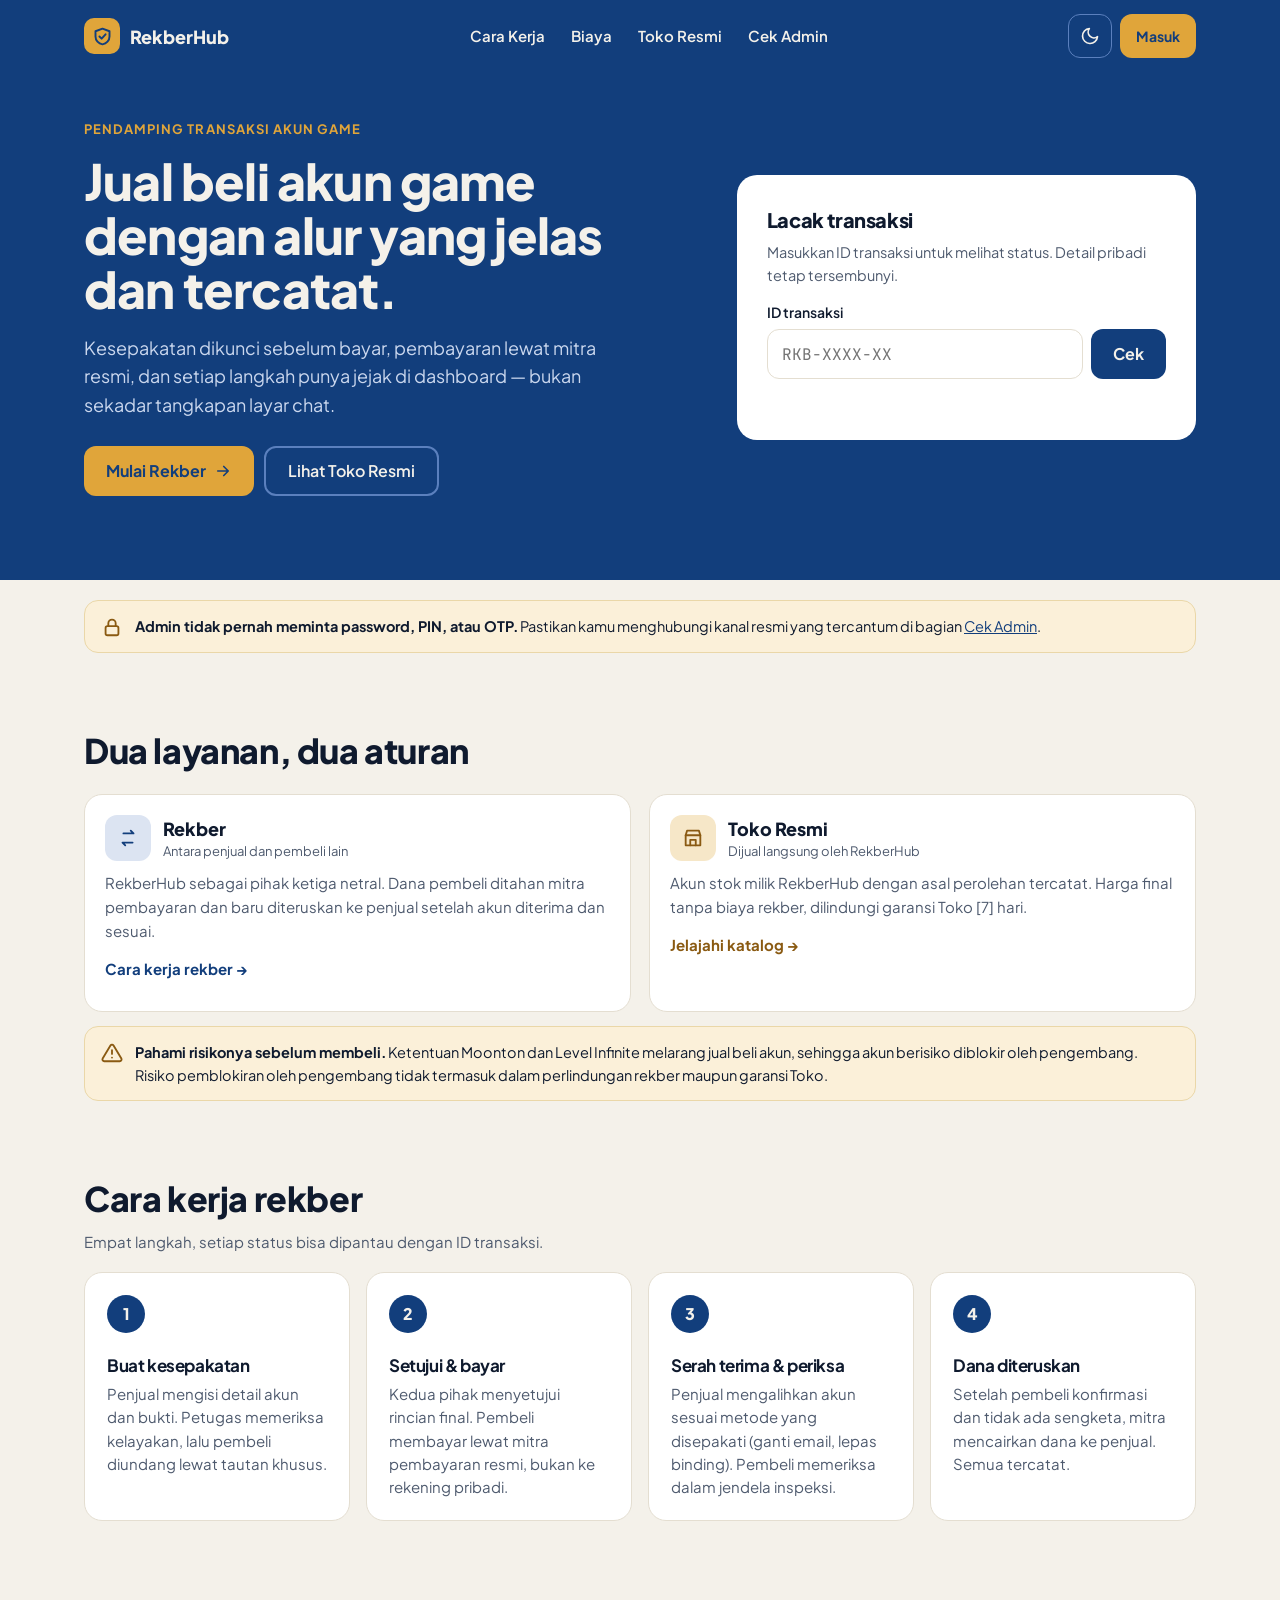
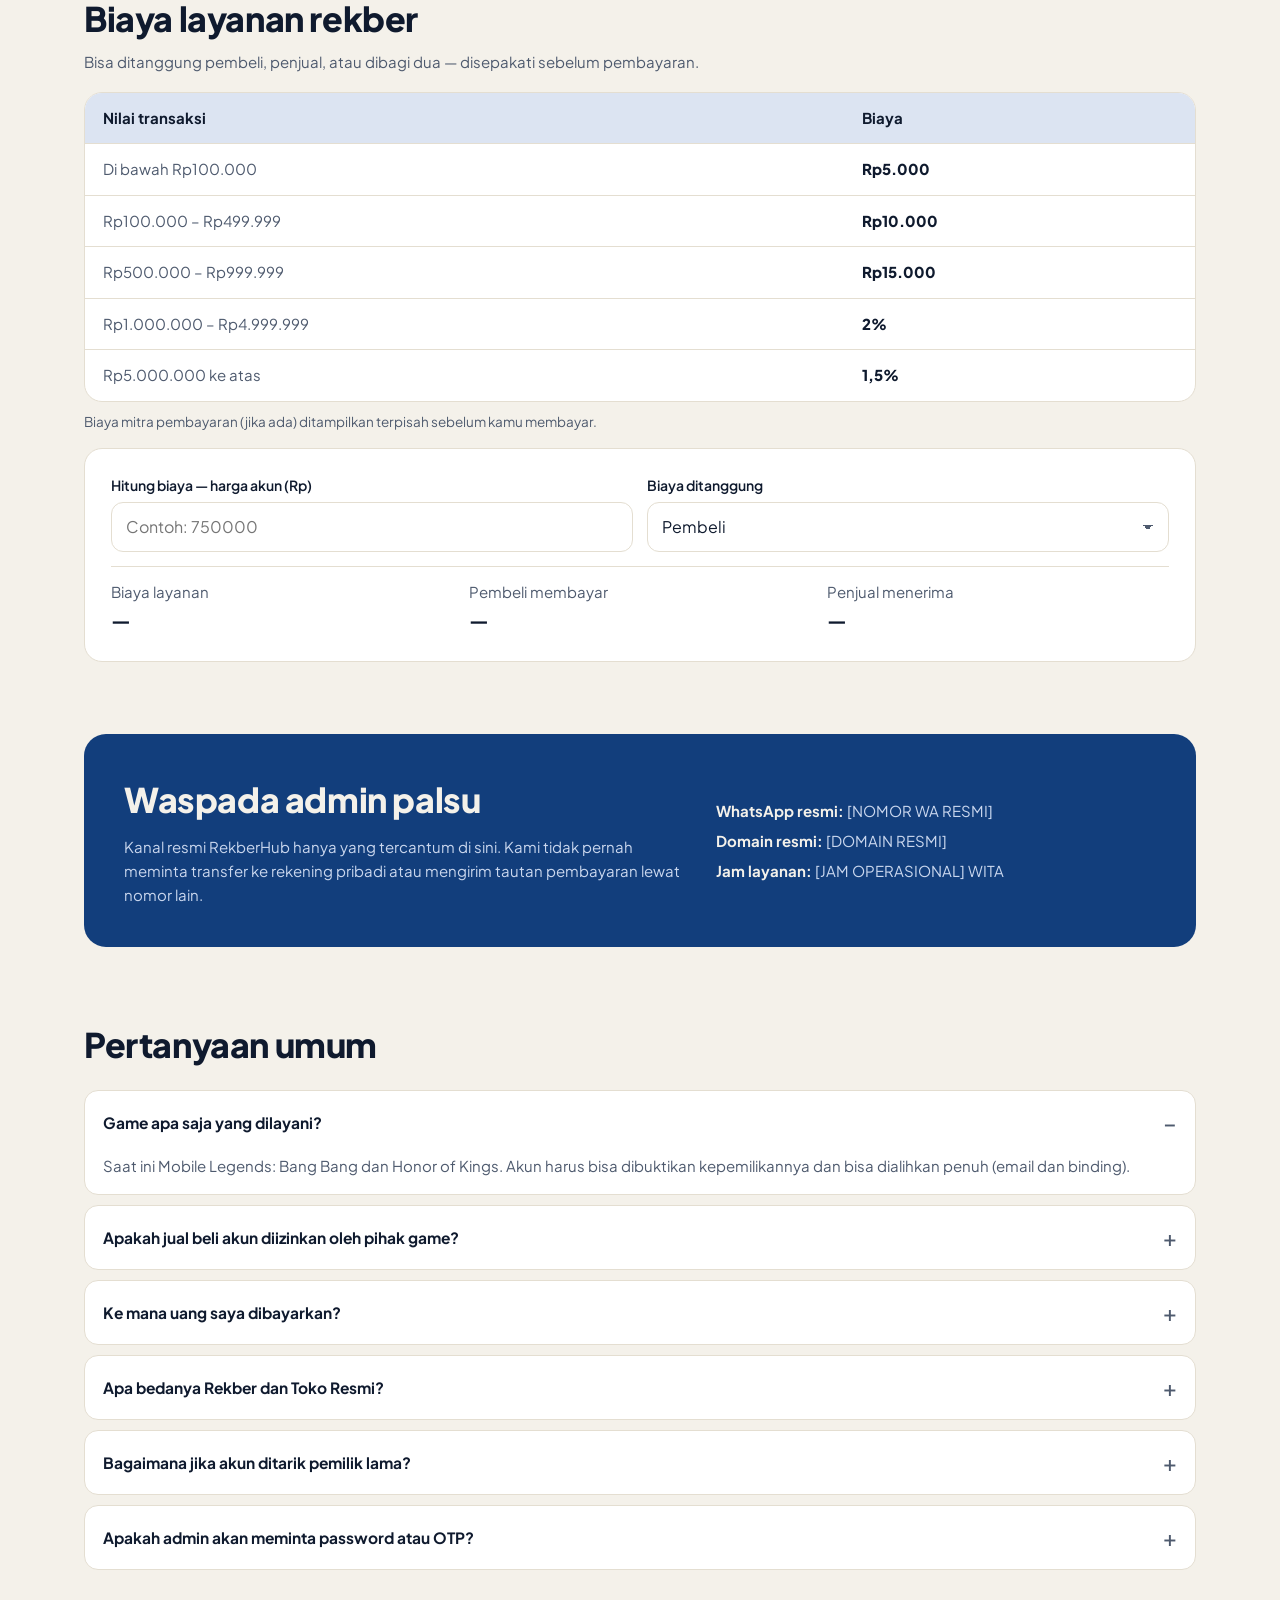
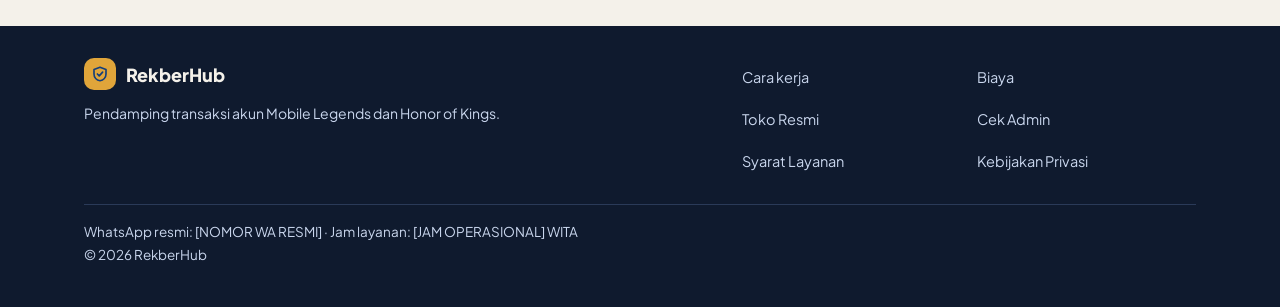
==== commit 47377e8f: "v3" ====
--- a/index.html
+++ b/index.html
@@ -93,6 +93,10 @@
         <a class="link-more gold" href="/toko">Jelajahi katalog →</a>
       </article>
     </div>
+    <div class="notice" style="margin-top: 14px">
+      <svg width="22" height="22" viewBox="0 0 24 24" fill="none" stroke="currentColor" stroke-width="2" stroke-linecap="round" stroke-linejoin="round" aria-hidden="true"><path d="M12 9v4M12 17h.01"/><path d="M10.3 3.9 1.8 18a2 2 0 0 0 1.7 3h17a2 2 0 0 0 1.7-3L13.7 3.9a2 2 0 0 0-3.4 0z"/></svg>
+      <p><b>Pahami risikonya sebelum membeli.</b> Ketentuan Moonton dan Level Infinite melarang jual beli akun, sehingga akun berisiko diblokir oleh pengembang. Risiko pemblokiran oleh pengembang tidak termasuk dalam perlindungan rekber maupun garansi Toko.</p>
+    </div>
   </div>
 </section>
 
@@ -103,7 +107,7 @@
     <div class="steps">
       <div class="step"><span class="step-n">1</span><div><h3>Buat kesepakatan</h3><p>Penjual mengisi detail akun dan bukti. Petugas memeriksa kelayakan, lalu pembeli diundang lewat tautan khusus.</p></div></div>
       <div class="step"><span class="step-n">2</span><div><h3>Setujui &amp; bayar</h3><p>Kedua pihak menyetujui rincian final. Pembeli membayar lewat mitra pembayaran resmi, bukan ke rekening pribadi.</p></div></div>
-      <div class="step"><span class="step-n">3</span><div><h3>Serah terima &amp; periksa</h3><p>Penjual mengalihkan akun dengan cara yang diizinkan penerbit game. Pembeli memeriksa dalam jendela inspeksi.</p></div></div>
+      <div class="step"><span class="step-n">3</span><div><h3>Serah terima &amp; periksa</h3><p>Penjual mengalihkan akun sesuai metode yang disepakati (ganti email, lepas binding). Pembeli memeriksa dalam jendela inspeksi.</p></div></div>
       <div class="step"><span class="step-n">4</span><div><h3>Dana diteruskan</h3><p>Setelah pembeli konfirmasi dan tidak ada sengketa, mitra mencairkan dana ke penjual. Semua tercatat.</p></div></div>
     </div>
   </div>
@@ -169,7 +173,8 @@
   <div class="wrap">
     <h2 style="margin-bottom: 20px">Pertanyaan umum</h2>
     <div class="faq">
-      <details open><summary>Apakah semua akun game bisa direkber?</summary><p>Tidak. Kami hanya menerima game yang aturan penerbitnya memperbolehkan pengalihan akun, dan akun yang kepemilikannya bisa dibuktikan.</p></details>
+      <details open><summary>Game apa saja yang dilayani?</summary><p>Saat ini Mobile Legends: Bang Bang dan Honor of Kings. Akun harus bisa dibuktikan kepemilikannya dan bisa dialihkan penuh (email dan binding).</p></details>
+      <details><summary>Apakah jual beli akun diizinkan oleh pihak game?</summary><p>Tidak. Ketentuan layanan Moonton (MLBB) dan Level Infinite (HOK) melarang jual beli dan pengalihan akun. Akun yang diperjualbelikan berisiko diblokir oleh pengembang, dan pengembang tidak akan membantu memulihkannya. RekberHub mengamankan pembayaran dan proses serah terima, tetapi tidak dapat menjamin akun tidak akan diblokir oleh pengembang.</p></details>
       <details><summary>Ke mana uang saya dibayarkan?</summary><p>Ke mitra pembayaran resmi sesuai instruksi di dashboard. Jangan pernah transfer ke rekening yang dikirim lewat chat.</p></details>
       <details><summary>Apa bedanya Rekber dan Toko Resmi?</summary><p>Di Rekber kami menengahi dua pihak. Di Toko Resmi kami sendiri penjualnya, dengan harga final dan garansi Toko.</p></details>
       <details><summary>Bagaimana jika akun ditarik pemilik lama?</summary><p>Ajukan sengketa sebelum dana cair (Rekber) atau klaim garansi selama masa garansi (Toko Resmi), lengkap dengan bukti.</p></details>
@@ -182,7 +187,7 @@
   <div class="wrap foot-grid">
     <div>
       <a class="brand" href="/"><span class="brand-mark" style="width: 32px; height: 32px"><svg width="18" height="18" viewBox="0 0 24 24" fill="none" stroke="currentColor" stroke-width="2.2" stroke-linecap="round" stroke-linejoin="round" aria-hidden="true"><path d="M12 3l8 3v6c0 4.5-3.4 8.3-8 9-4.6-.7-8-4.5-8-9V6z"/><path d="M8.5 12l2.5 2.5 4.5-5"/></svg></span>RekberHub</a>
-      <p style="margin: 12px 0 0; font-size: 14px; line-height: 1.6">Pendamping transaksi akun game yang pengalihannya diizinkan penerbit.</p>
+      <p style="margin: 12px 0 0; font-size: 14px; line-height: 1.6">Pendamping transaksi akun Mobile Legends dan Honor of Kings.</p>
     </div>
     <nav class="foot-links" aria-label="Tautan footer">
       <a href="/#cara-kerja">Cara kerja</a>
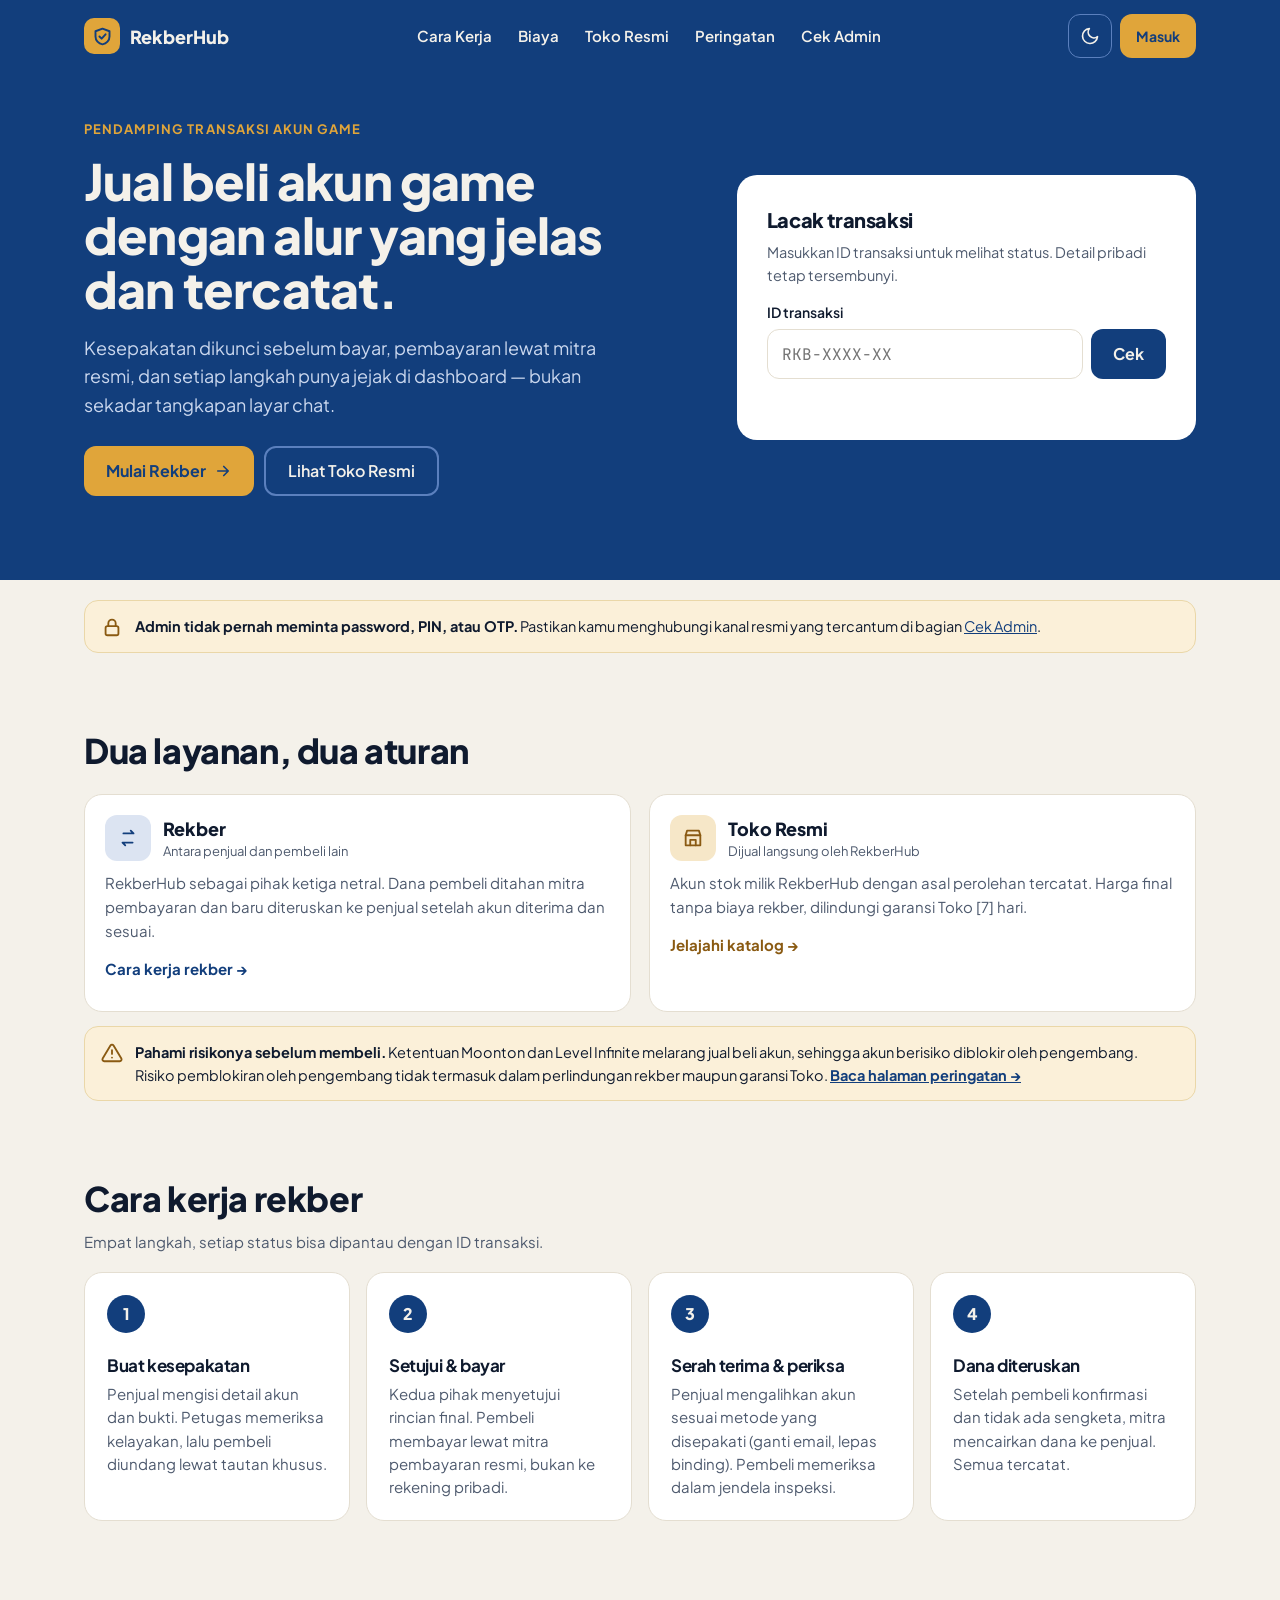
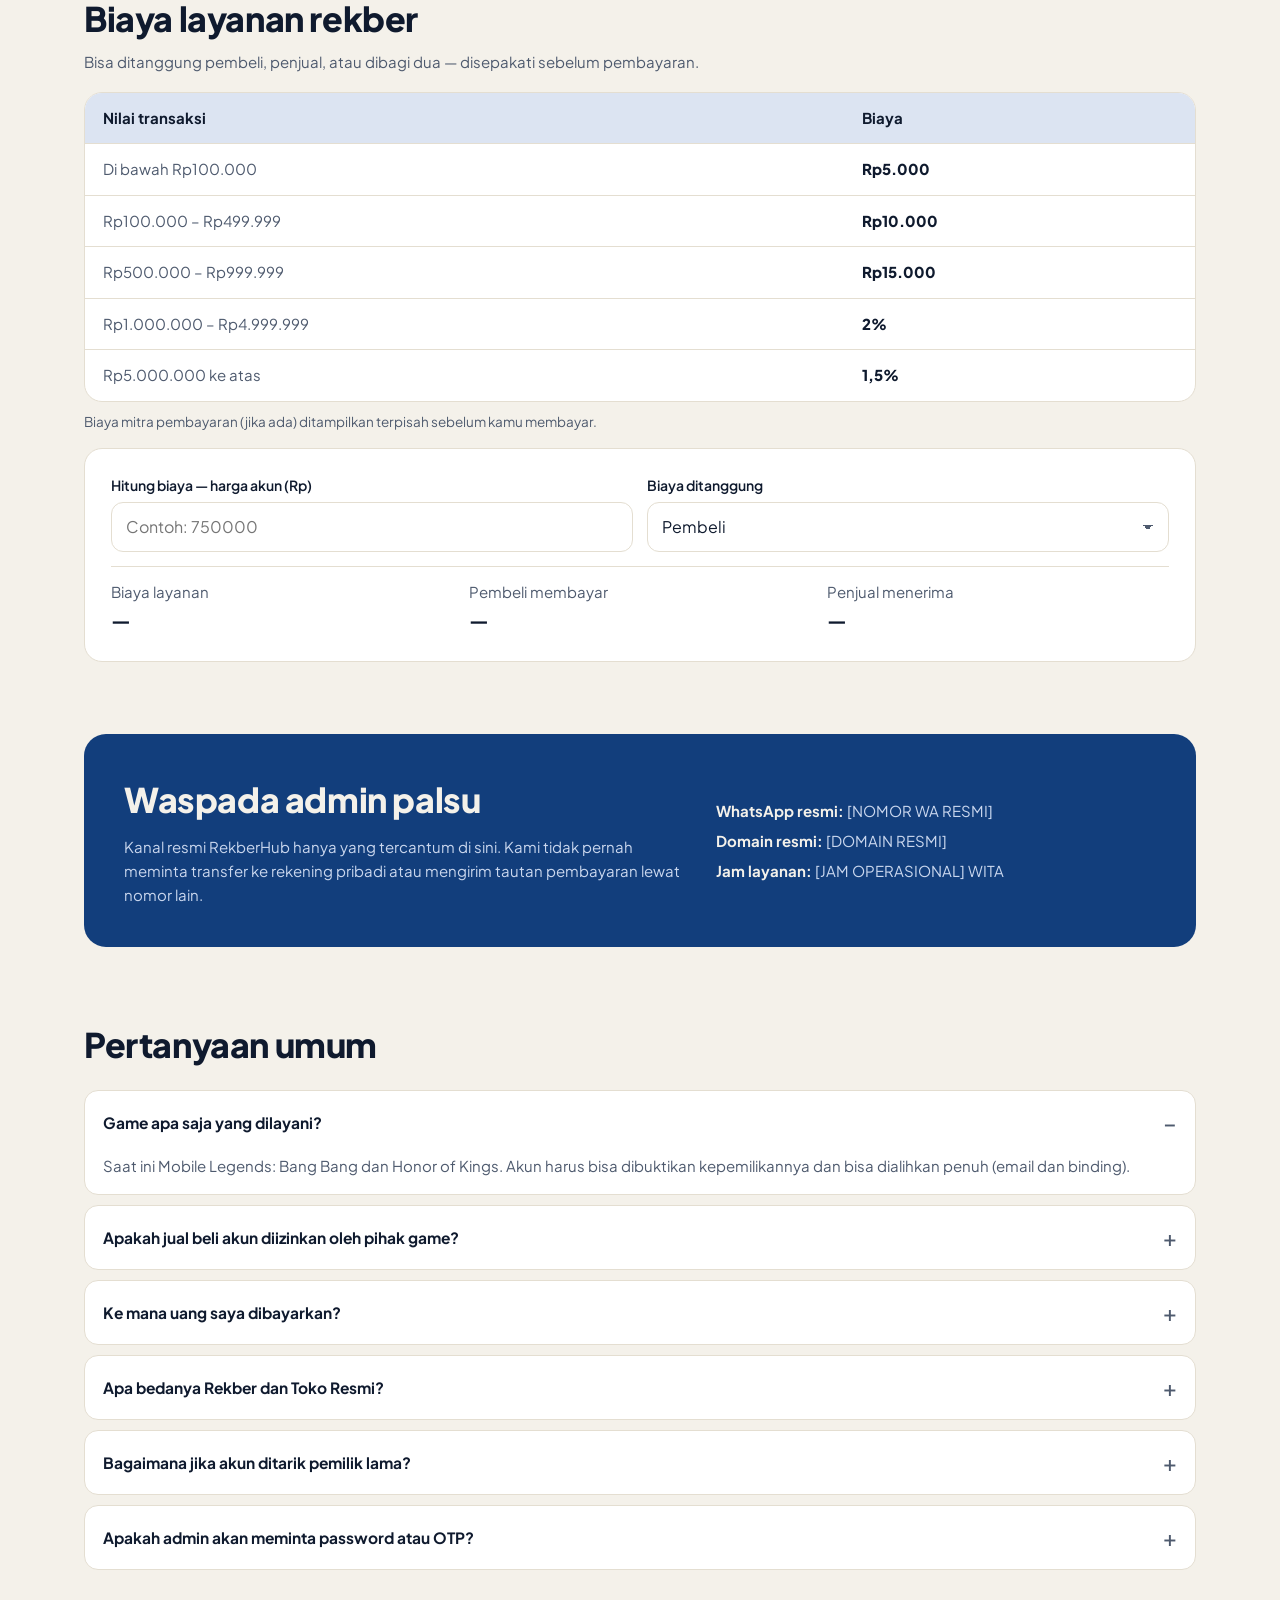
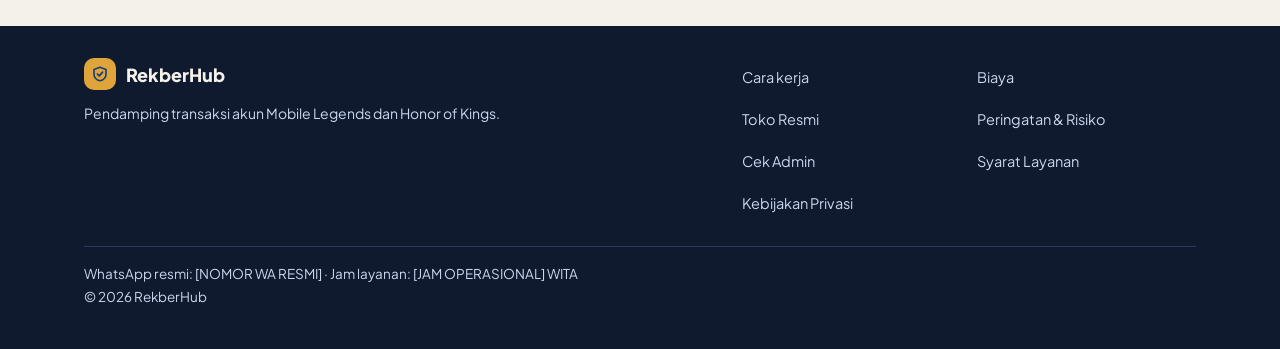
==== commit 8a03b106: "v3" ====
--- a/index.html
+++ b/index.html
@@ -25,6 +25,7 @@
       <a href="/#cara-kerja">Cara Kerja</a>
       <a href="/#biaya">Biaya</a>
       <a href="/toko">Toko Resmi</a>
+      <a href="/peringatan">Peringatan</a>
       <a href="/#cek-admin">Cek Admin</a>
     </nav>
     <div class="top-actions">
@@ -95,7 +96,7 @@
     </div>
     <div class="notice" style="margin-top: 14px">
       <svg width="22" height="22" viewBox="0 0 24 24" fill="none" stroke="currentColor" stroke-width="2" stroke-linecap="round" stroke-linejoin="round" aria-hidden="true"><path d="M12 9v4M12 17h.01"/><path d="M10.3 3.9 1.8 18a2 2 0 0 0 1.7 3h17a2 2 0 0 0 1.7-3L13.7 3.9a2 2 0 0 0-3.4 0z"/></svg>
-      <p><b>Pahami risikonya sebelum membeli.</b> Ketentuan Moonton dan Level Infinite melarang jual beli akun, sehingga akun berisiko diblokir oleh pengembang. Risiko pemblokiran oleh pengembang tidak termasuk dalam perlindungan rekber maupun garansi Toko.</p>
+      <p><b>Pahami risikonya sebelum membeli.</b> Ketentuan Moonton dan Level Infinite melarang jual beli akun, sehingga akun berisiko diblokir oleh pengembang. Risiko pemblokiran oleh pengembang tidak termasuk dalam perlindungan rekber maupun garansi Toko. <a href="/peringatan" style="font-weight: 700">Baca halaman peringatan →</a></p>
     </div>
   </div>
 </section>
@@ -174,7 +175,7 @@
     <h2 style="margin-bottom: 20px">Pertanyaan umum</h2>
     <div class="faq">
       <details open><summary>Game apa saja yang dilayani?</summary><p>Saat ini Mobile Legends: Bang Bang dan Honor of Kings. Akun harus bisa dibuktikan kepemilikannya dan bisa dialihkan penuh (email dan binding).</p></details>
-      <details><summary>Apakah jual beli akun diizinkan oleh pihak game?</summary><p>Tidak. Ketentuan layanan Moonton (MLBB) dan Level Infinite (HOK) melarang jual beli dan pengalihan akun. Akun yang diperjualbelikan berisiko diblokir oleh pengembang, dan pengembang tidak akan membantu memulihkannya. RekberHub mengamankan pembayaran dan proses serah terima, tetapi tidak dapat menjamin akun tidak akan diblokir oleh pengembang.</p></details>
+      <details><summary>Apakah jual beli akun diizinkan oleh pihak game?</summary><p>Tidak. Ketentuan layanan Moonton (MLBB) dan Level Infinite (HOK) melarang jual beli dan pengalihan akun. Akun yang diperjualbelikan berisiko diblokir oleh pengembang, dan pengembang tidak akan membantu memulihkannya. RekberHub mengamankan pembayaran dan proses serah terima, tetapi tidak dapat menjamin akun tidak akan diblokir oleh pengembang. Selengkapnya di <a href="/peringatan">halaman Peringatan &amp; Risiko</a>.</p></details>
       <details><summary>Ke mana uang saya dibayarkan?</summary><p>Ke mitra pembayaran resmi sesuai instruksi di dashboard. Jangan pernah transfer ke rekening yang dikirim lewat chat.</p></details>
       <details><summary>Apa bedanya Rekber dan Toko Resmi?</summary><p>Di Rekber kami menengahi dua pihak. Di Toko Resmi kami sendiri penjualnya, dengan harga final dan garansi Toko.</p></details>
       <details><summary>Bagaimana jika akun ditarik pemilik lama?</summary><p>Ajukan sengketa sebelum dana cair (Rekber) atau klaim garansi selama masa garansi (Toko Resmi), lengkap dengan bukti.</p></details>
@@ -193,6 +194,7 @@
       <a href="/#cara-kerja">Cara kerja</a>
       <a href="/#biaya">Biaya</a>
       <a href="/toko">Toko Resmi</a>
+      <a href="/peringatan">Peringatan &amp; Risiko</a>
       <a href="/#cek-admin">Cek Admin</a>
       <a href="[LINK_SYARAT_LAYANAN]">Syarat Layanan</a>
       <a href="[LINK_KEBIJAKAN_PRIVASI]">Kebijakan Privasi</a>
--- a/assets/style.css
+++ b/assets/style.css
@@ -287,3 +287,46 @@
   .tx-grid { grid-template-columns: 1fr 1fr; }
   .tx-grid .span-2 { grid-column: 1 / -1; }
 }
+
+/* ---------- Halaman Peringatan ---------- */
+.warn-callout {
+  margin-top: 22px; display: flex; gap: 14px; align-items: flex-start;
+  background: var(--warn-bg); border: 1.5px solid var(--warn-line); border-radius: var(--radius); padding: 20px;
+}
+.warn-callout > svg { color: var(--warn-ink); margin-top: 2px; }
+.warn-callout h2 { margin: 0; font-size: 20px; font-weight: 800; }
+.warn-callout p { margin: 8px 0 0; font-size: 15px; line-height: 1.6; }
+.warn-callout ul { margin: 10px 0 0; padding-left: 18px; display: grid; gap: 6px; font-size: 15px; line-height: 1.55; }
+.two-col { display: grid; gap: 14px; margin-top: 18px; }
+.col-title { display: flex; align-items: center; gap: 8px; margin: 0; font-size: 18px; font-weight: 800; }
+.col-title.ok { color: var(--done); }
+.col-title.no { color: var(--danger); }
+.list-mark { list-style: none; margin: 14px 0 0; padding: 0; display: grid; gap: 10px; }
+.list-mark li { position: relative; padding-left: 22px; color: var(--sub); font-size: 15px; line-height: 1.55; }
+.list-mark li::before { position: absolute; left: 0; top: 0; font-weight: 800; }
+.list-mark.ok li::before { content: '✓'; color: var(--done); }
+.list-mark.no li::before { content: '✕'; color: var(--danger); }
+.tips { display: grid; gap: 12px; margin-top: 18px; }
+.tip { background: var(--card); border: 1px solid var(--line); border-radius: 14px; padding: 16px; display: grid; gap: 4px; }
+.tip b { font-size: 15.5px; }
+.tip span { color: var(--sub); font-size: 14.5px; line-height: 1.55; }
+.checklist { list-style: none; margin: 14px 0 0; padding: 0; display: grid; gap: 10px; }
+.checklist li { position: relative; padding-left: 30px; color: var(--sub); font-size: 15px; line-height: 1.5; }
+.checklist li::before { content: ''; position: absolute; left: 0; top: 1px; width: 18px; height: 18px; border: 2px solid var(--primary); border-radius: 5px; }
+.steps-mini { margin: 14px 0 0; padding-left: 20px; display: grid; gap: 10px; color: var(--sub); font-size: 15px; line-height: 1.5; }
+.steps-mini li::marker { color: var(--primary-ink); font-weight: 800; }
+.ack { background: var(--band); color: var(--on-band); border-radius: 22px; padding: 24px; }
+.ack h2 { margin: 0; font-size: 24px; font-weight: 800; }
+.ack > p { margin: 8px 0 0; color: var(--band-sub); font-size: 15px; }
+.ack blockquote { margin: 16px 0 0; padding: 16px; border-left: 3px solid var(--gold); background: rgba(255,255,255,0.07); border-radius: 0 12px 12px 0; font-size: 14.5px; line-height: 1.65; color: var(--on-band); }
+.ack-actions { display: flex; flex-direction: column; gap: 10px; margin-top: 20px; }
+.ack-foot { margin: 16px 0 0; font-size: 13.5px; color: var(--band-sub); }
+.ack-foot a { color: var(--gold); font-weight: 700; }
+@media (min-width: 640px) { .ack-actions { flex-direction: row; } }
+@media (min-width: 900px) {
+  .warn-callout { padding: 28px; gap: 18px; }
+  .warn-callout h2 { font-size: 24px; }
+  .two-col { grid-template-columns: 1fr 1fr; gap: 18px; }
+  .tips { grid-template-columns: repeat(3, minmax(0, 1fr)); gap: 16px; }
+  .ack { padding: 40px; }
+}
